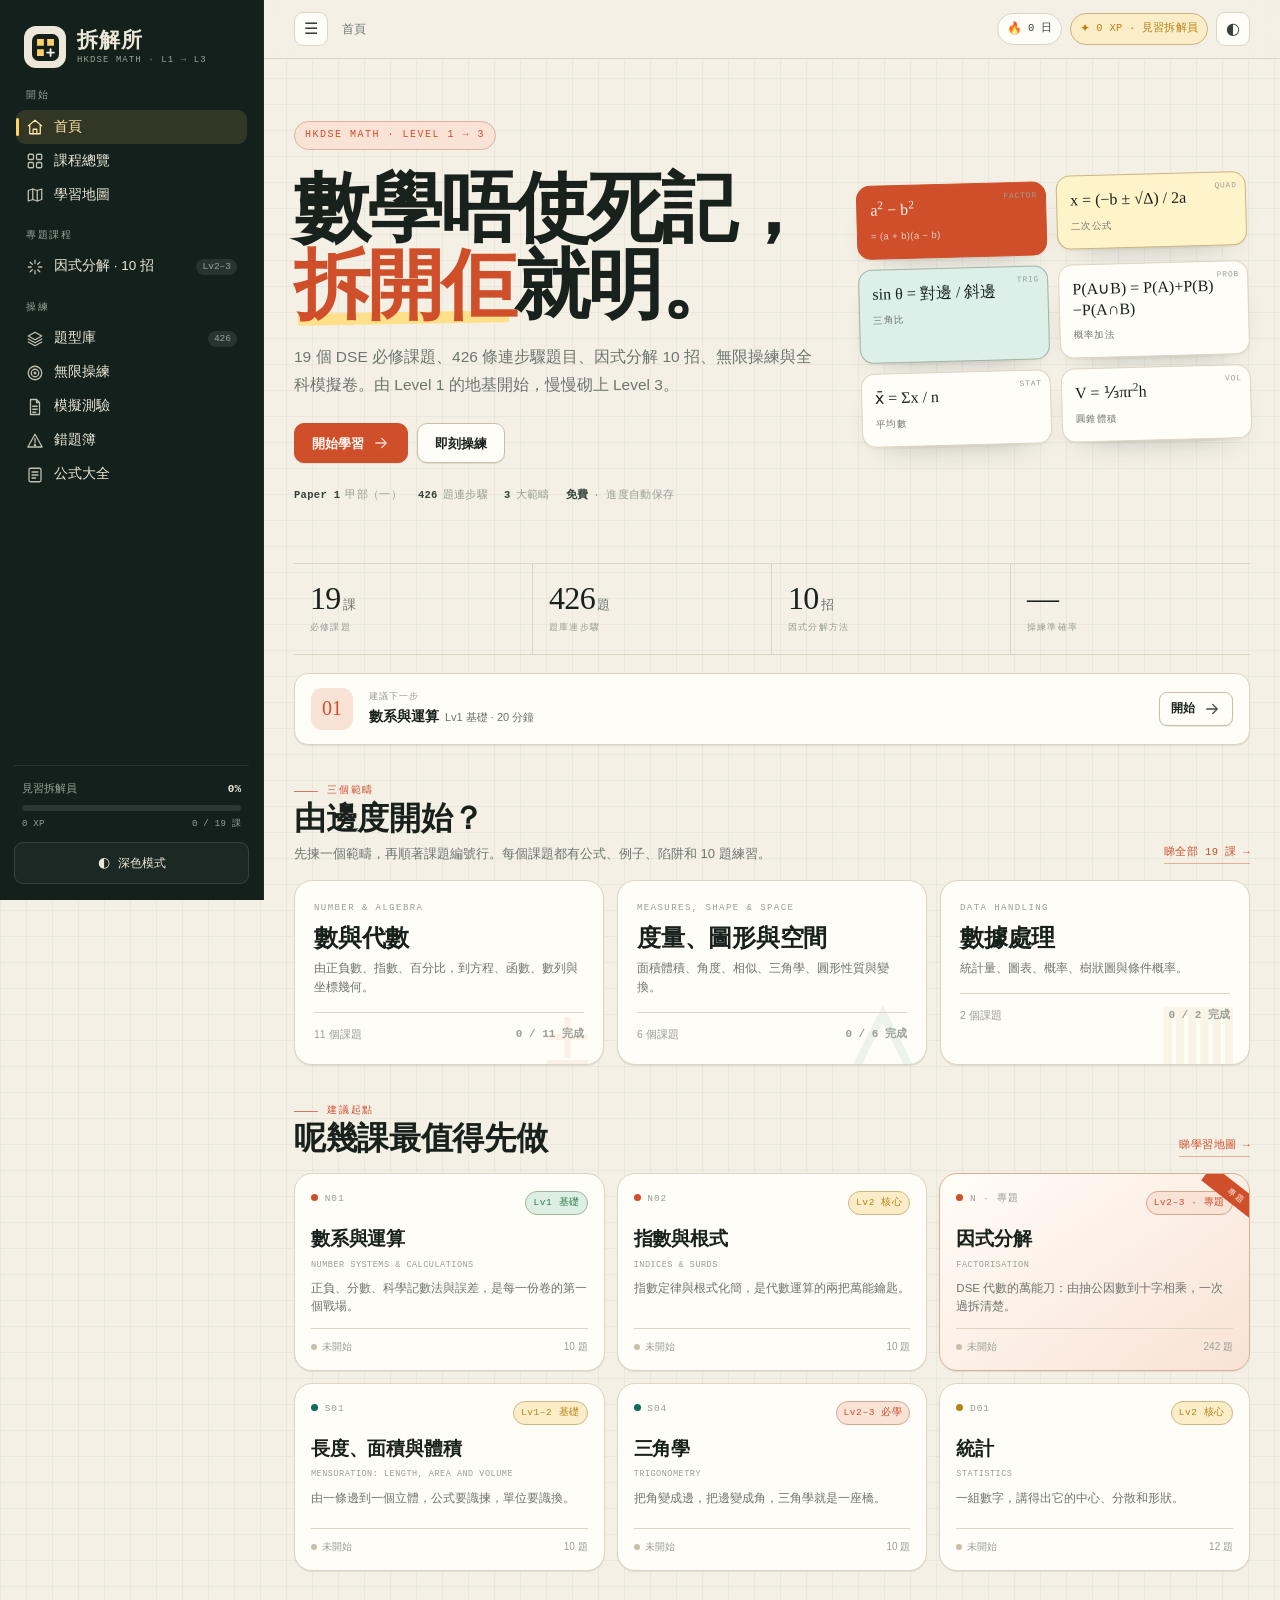
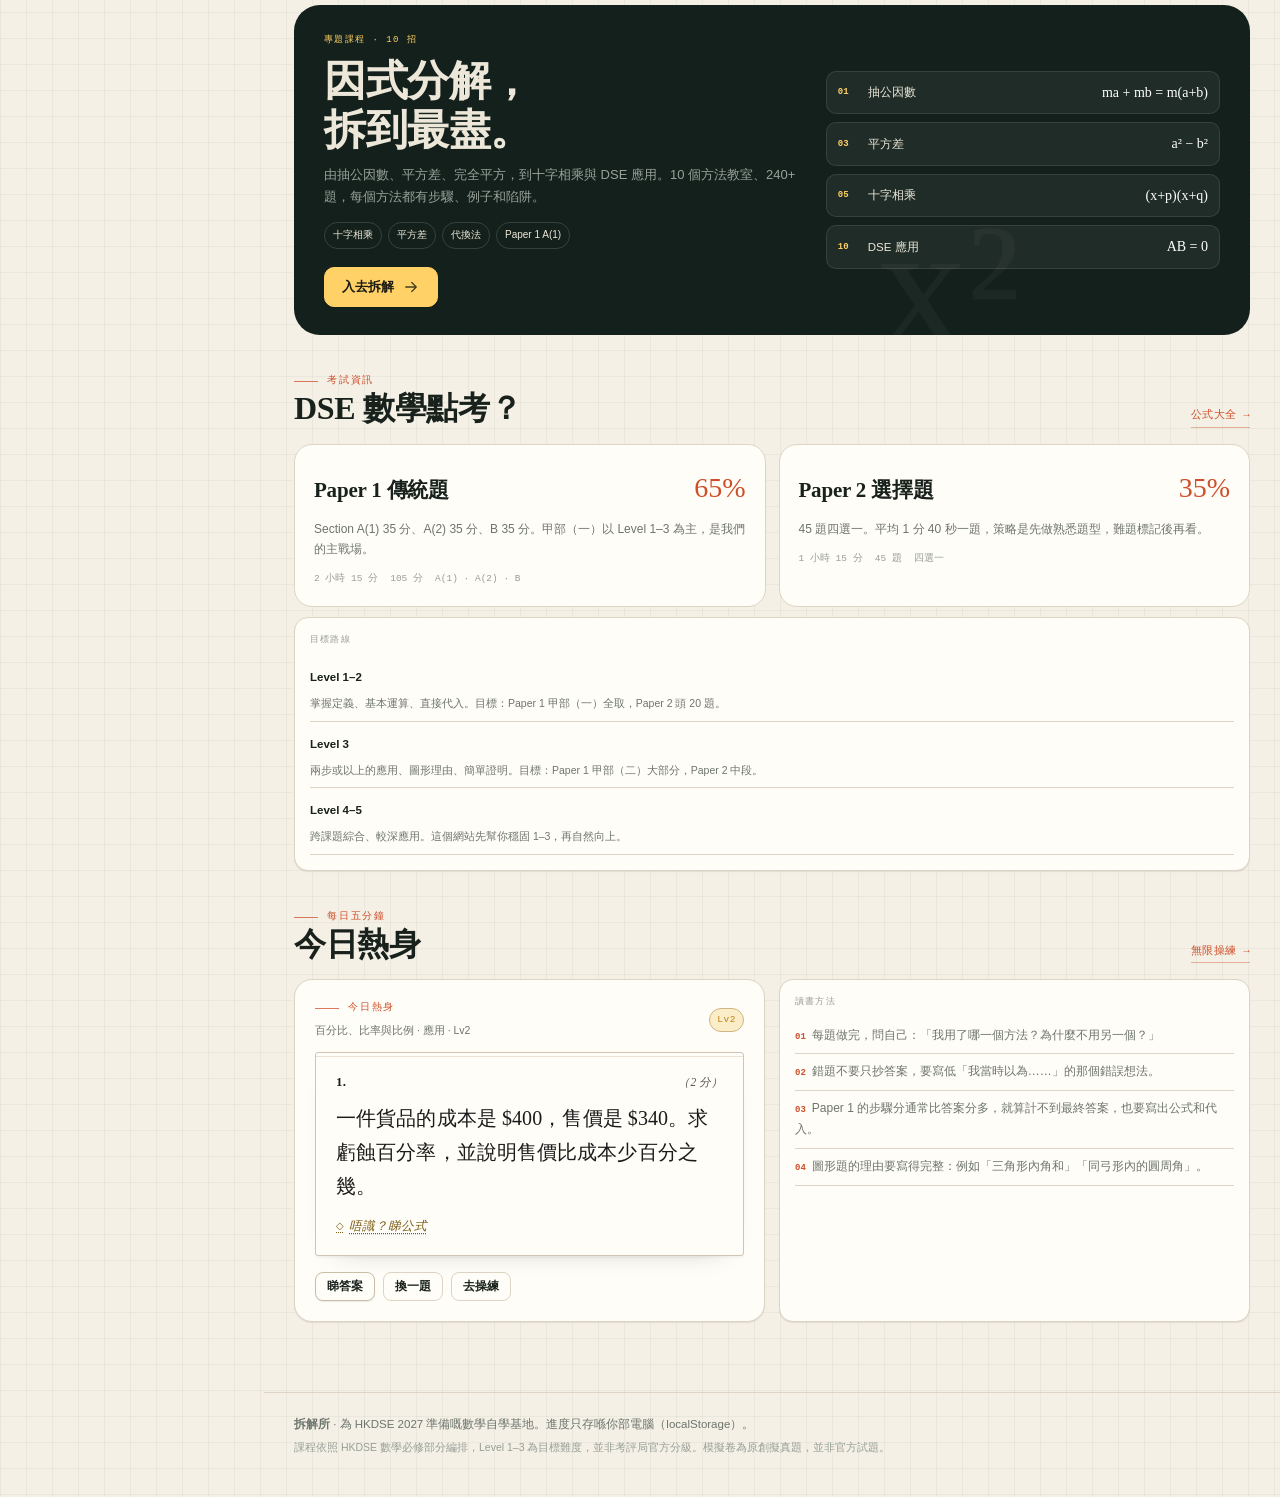
==== maths/index.html @ 31792d8d "Add HKDSE mathematics revision site under /maths" ====
<!doctype html>
<html lang="zh-Hant-HK" data-theme="light">
<head>
<meta charset="utf-8">
<meta name="viewport" content="width=device-width, initial-scale=1">
<title>拆解所 — HKDSE 數學 Level 1 → 3</title>
<meta name="description" content="HKDSE 數學必修部分自學基地：19 個課題、426 題、因式分解 10 招、無限操練、全科模擬卷、錯題簿與公式大全。專攻 Level 1–3。">
<meta name="theme-color" content="#f4f0e6">
<link rel="icon" href="data:image/svg+xml,%3Csvg xmlns='http://www.w3.org/2000/svg' viewBox='0 0 64 64'%3E%3Crect width='64' height='64' rx='14' fill='%2313201b'/%3E%3Cpath d='M14 14h16v16H14zM34 14h16v16H34zM14 34h16v16H14z' fill='%23ffd166'/%3E%3Cpath d='M38 40l8 8m0-8l-8 8' stroke='%23f4f0e6' stroke-width='3' stroke-linecap='round'/%3E%3C/svg%3E">
<link rel="stylesheet" href="assets/css/style.css">
</head>
<body>
<a class="skip-link" href="#app">跳去主要內容</a>

<div class="shell">
  <aside class="sidebar" id="sidebar" aria-label="主選單">
    <a class="brand" href="#/home">
      <span class="brand-mark" aria-hidden="true">
        <svg viewBox="0 0 32 32" width="27" height="27">
          <rect width="32" height="32" rx="8" fill="currentColor"/>
          <path d="M6 6h8v8H6zM18 6h8v8h-8zM6 18h8v8H6z" fill="var(--brand-tile)"/>
          <path d="M18 22h8m-4-4v8" stroke="var(--brand-plus)" stroke-width="2.2" stroke-linecap="round"/>
        </svg>
      </span>
      <span class="brand-text">
        <strong>拆解所</strong>
        <small>HKDSE MATH · L1 → L3</small>
      </span>
    </a>

    <nav class="nav" id="nav"></nav>

    <div class="sidebar-foot">
      <div class="mini-progress">
        <div class="mini-progress-head">
          <span id="sideLevel">見習拆解員</span>
          <strong id="sidePct">0%</strong>
        </div>
        <div class="bar"><i id="sideBar" style="width:0%"></i></div>
        <div class="mini-xp"><span id="sideXp">0 XP</span><span id="sideTopics">0 / 19 課</span></div>
      </div>
      <button class="theme-btn wide" id="themeBtn" type="button" aria-label="切換深色模式">
        <span class="theme-icon">◐</span><span id="themeLabel">深色模式</span>
      </button>
    </div>
  </aside>

  <div class="main">
    <header class="topbar">
      <button class="icon-btn menu-btn" id="menuBtn" type="button" aria-label="打開選單" aria-expanded="false">☰</button>
      <div class="crumbs" id="crumbs"></div>
      <div class="topstats" id="topstats"></div>
    </header>

    <main id="app" tabindex="-1"></main>

    <footer class="site-foot">
      <p><strong>拆解所</strong> · 為 HKDSE 2027 準備嘅數學自學基地。進度只存喺你部電腦（localStorage）。</p>
      <p class="tiny">課程依照 HKDSE 數學必修部分編排，Level 1–3 為目標難度，並非考評局官方分級。模擬卷為原創擬真題，並非官方試題。</p>
    </footer>
  </div>
</div>

<div class="scrim" id="scrim" hidden></div>
<div class="toast-wrap" id="toastWrap" aria-live="polite"></div>
<div id="modalRoot"></div>

<script src="assets/js/data/factorisation.js"></script>
<script src="assets/js/data/site.js"></script>
<script src="assets/js/data/topics-number-a.js"></script>
<script src="assets/js/data/topics-number-b.js"></script>
<script src="assets/js/data/topics-shape.js"></script>
<script src="assets/js/data/topics-data.js"></script>
<script src="assets/js/data/questions-number-a.js"></script>
<script src="assets/js/data/questions-number-b.js"></script>
<script src="assets/js/data/questions-shape.js"></script>
<script src="assets/js/data/questions-data.js"></script>
<script src="assets/js/data/mocks.js"></script>
<script src="assets/js/gen.js"></script>
<script src="assets/js/app.js"></script>
</body>
</html>
---- maths/assets/css/style.css ----
/* ============================================================
   拆解所 — HKDSE Mathematics L1 → L3
   Design system: grid paper, ink, highlighter, deep forest.
   ============================================================ */

/* ---------- tokens ---------- */
:root{
  --paper:#f4f0e6;
  --paper-2:#ede7d8;
  --surface:#fffdf7;
  --surface-2:#faf6ea;
  --ink:#18211c;
  --ink-2:#34413a;
  --muted:#6d756d;
  --faint:#989f96;
  --line:#ddd4c3;
  --line-2:#c9bea8;
  --accent:#cf4f2a;
  --accent-ink:#a23a1b;
  --accent-soft:#f9e2d6;
  --teal:#0d6b5b;
  --teal-soft:#dcefe8;
  --gold:#b98318;
  --gold-soft:#faedc8;
  --hl:#ffe08a;
  --hl-soft:#fff4c9;
  --good:#2e7d4f;
  --good-soft:#dcefe2;
  --bad:#b23b32;
  --bad-soft:#f7ded9;
  --warn:#a86a11;
  --warn-soft:#fbeccd;
  --sidebar:#13201b;
  --sidebar-2:#1b2b24;
  --sidebar-ink:#ece7d9;
  --sidebar-muted:#97a29a;
  --brand-tile:#ffd166;
  --brand-plus:#f4f0e6;
  --grid:rgba(24,33,28,.045);

  --shadow-sm:0 1px 0 rgba(24,33,28,.05),0 1px 2px rgba(24,33,28,.04);
  --shadow-md:0 2px 0 rgba(24,33,28,.03),0 14px 34px -24px rgba(24,33,28,.45);
  --shadow-lg:0 28px 70px -40px rgba(24,33,28,.5);

  --r-sm:8px; --r-md:12px; --r-lg:18px; --r-xl:26px;
  --display:"Songti TC","Noto Serif TC","Source Han Serif TC","Iowan Old Style",Georgia,serif;
  --ui:"PingFang HK","Noto Sans TC","Microsoft JhengHei",-apple-system,BlinkMacSystemFont,"Segoe UI",sans-serif;
  --mono:ui-monospace,"SF Mono",SFMono-Regular,Menlo,Consolas,monospace;
  --math:"STIX Two Math","Cambria Math","Times New Roman",var(--display);
  --sidebar-w:264px;
  --content-w:1120px;
}
[data-theme="dark"]{
  --paper:#0f1512;
  --paper-2:#141c17;
  --surface:#19231d;
  --surface-2:#1f2a23;
  --ink:#eee8d9;
  --ink-2:#d4cfc1;
  --muted:#a19b8d;
  --faint:#7d786d;
  --line:#2d3931;
  --line-2:#3d4b41;
  --accent:#ff8a5c;
  --accent-ink:#ffb196;
  --accent-soft:#3a251b;
  --teal:#5fd2b9;
  --teal-soft:#14332c;
  --gold:#ecc568;
  --gold-soft:#3a3018;
  --hl:#ffd166;
  --hl-soft:#3a3418;
  --good:#74d693;
  --good-soft:#17301f;
  --bad:#ff9187;
  --bad-soft:#3a1d19;
  --warn:#e9b25c;
  --warn-soft:#362a16;
  --sidebar:#0a100d;
  --sidebar-2:#121b16;
  --sidebar-ink:#ece7d9;
  --sidebar-muted:#8c978f;
  --grid:rgba(238,232,217,.035);
  --shadow-sm:0 1px 0 rgba(0,0,0,.35);
  --shadow-md:0 14px 34px -24px rgba(0,0,0,.85);
  --shadow-lg:0 30px 80px -40px rgba(0,0,0,.95);
}

/* ---------- reset ---------- */
*,*::before,*::after{box-sizing:border-box}
html{scroll-behavior:smooth;-webkit-text-size-adjust:100%}
body{
  margin:0;background-color:var(--paper);color:var(--ink);
  font-family:var(--ui);font-size:16px;line-height:1.68;
  -webkit-font-smoothing:antialiased;text-rendering:optimizeLegibility;
  background-image:linear-gradient(var(--grid) 1px,transparent 1px),linear-gradient(90deg,var(--grid) 1px,transparent 1px);
  background-size:26px 26px;
}
img,svg{max-width:100%;display:block}
button,input,textarea,select{font:inherit;color:inherit}
button{cursor:pointer}
a{color:var(--accent);text-underline-offset:3px}
h1,h2,h3,h4,h5,p,ul,ol,figure,blockquote{margin:0}
ul,ol{padding-left:1.2em}
hr{border:0;border-top:1px solid var(--line);margin:26px 0}
::selection{background:var(--hl);color:#18211c}
:focus-visible{outline:3px solid color-mix(in srgb,var(--accent) 55%,transparent);outline-offset:2px;border-radius:4px}
sup{font-family:var(--math);font-size:.72em;line-height:0}
.skip-link{position:absolute;left:12px;top:-100px;z-index:300;background:var(--ink);color:var(--paper);padding:10px 16px;border-radius:0 0 10px 10px;text-decoration:none;font-weight:700}
.skip-link:focus{top:0}

/* ---------- shell ---------- */
.shell{display:flex;min-height:100vh}
.sidebar{
  width:var(--sidebar-w);flex:0 0 var(--sidebar-w);background:var(--sidebar);color:var(--sidebar-ink);
  position:sticky;top:0;height:100vh;display:flex;flex-direction:column;
  padding:18px 14px 16px;z-index:60;border-right:1px solid rgba(255,255,255,.06);
}
.brand{display:flex;align-items:center;gap:11px;padding:8px 10px 18px;color:var(--sidebar-ink);text-decoration:none}
.brand-mark{color:var(--sidebar-2);flex:0 0 auto;display:grid;place-items:center;width:42px;height:42px;border-radius:12px;background:var(--sidebar-ink)}
.brand-mark svg{color:var(--sidebar)}
.brand-text{display:flex;flex-direction:column;line-height:1.16}
.brand-text strong{font-family:var(--display);font-size:21px;letter-spacing:.04em;font-weight:700}
.brand-text small{font-family:var(--mono);font-size:9px;letter-spacing:.12em;color:var(--sidebar-muted);margin-top:3px;text-transform:uppercase}
.nav{flex:1;overflow-y:auto;padding:2px 2px 12px;scrollbar-width:thin;scrollbar-color:rgba(255,255,255,.15) transparent}
.nav::-webkit-scrollbar{width:5px}
.nav::-webkit-scrollbar-thumb{background:rgba(255,255,255,.15);border-radius:4px}
.nav-group{margin:0 0 16px}
.nav-label{font-family:var(--mono);font-size:9.5px;letter-spacing:.16em;text-transform:uppercase;color:var(--sidebar-muted);padding:0 10px 6px}
.nav-link{
  display:flex;align-items:center;gap:10px;padding:8px 10px;border-radius:9px;
  color:var(--sidebar-ink);text-decoration:none;font-size:13.5px;line-height:1.25;
  transition:background .15s ease,color .15s ease;position:relative;
}
.nav-link:hover{background:rgba(255,255,255,.06)}
.nav-link.active{background:rgba(255,209,102,.13);color:#ffe6a6}
.nav-link.active::before{content:"";position:absolute;left:0;top:8px;bottom:8px;width:3px;border-radius:3px;background:var(--brand-tile)}
.nav-ico{width:18px;height:18px;flex:0 0 18px;opacity:.8}
.nav-link.active .nav-ico{opacity:1}
.nav-text{flex:1}
.nav-badge{font-family:var(--mono);font-size:9.5px;padding:2px 6px;border-radius:20px;background:rgba(255,255,255,.09);color:var(--sidebar-muted)}
.nav-sub{padding-left:38px;font-size:12.5px;opacity:.82}
.nav-sub .nav-badge{display:none}
.sidebar-foot{border-top:1px solid rgba(255,255,255,.08);padding-top:13px}
.mini-progress{padding:0 8px 10px}
.mini-progress-head{display:flex;justify-content:space-between;align-items:baseline;font-size:11px;color:var(--sidebar-muted);gap:8px}
.mini-progress-head span{white-space:nowrap;overflow:hidden;text-overflow:ellipsis}
.mini-progress-head strong{font-family:var(--mono);color:var(--sidebar-ink);font-size:11px}
.bar{height:6px;border-radius:20px;background:rgba(255,255,255,.1);overflow:hidden;margin-top:7px}
.bar i{display:block;height:100%;background:linear-gradient(90deg,var(--brand-tile),#ffb347);border-radius:20px;transition:width .4s ease}
.mini-xp{display:flex;justify-content:space-between;font-family:var(--mono);font-size:9px;color:var(--sidebar-muted);margin-top:6px;letter-spacing:.03em}
.theme-btn{display:flex;align-items:center;justify-content:center;gap:8px;border:1px solid rgba(255,255,255,.12);background:rgba(255,255,255,.04);color:var(--sidebar-ink);border-radius:9px;padding:8px 10px;font-size:12px;transition:background .15s}
.theme-btn:hover{background:rgba(255,255,255,.09)}
.theme-btn.wide{width:100%}
.theme-icon{font-size:14px}

.main{flex:1;min-width:0;display:flex;flex-direction:column}
.topbar{
  position:sticky;top:0;z-index:40;display:flex;align-items:center;gap:14px;
  padding:12px 30px;background:color-mix(in srgb,var(--paper) 88%,transparent);
  border-bottom:1px solid var(--line);backdrop-filter:blur(12px);
}
.menu-btn{display:none}
.crumbs{flex:1;min-width:0;font-size:12px;color:var(--muted);display:flex;align-items:center;gap:7px;white-space:nowrap;overflow:hidden;text-overflow:ellipsis}
.crumbs a{color:var(--muted);text-decoration:none}
.crumbs a:hover{color:var(--accent)}
.crumbs .sep{opacity:.45}
.crumbs b{color:var(--ink);font-weight:600;overflow:hidden;text-overflow:ellipsis}
.topstats{display:flex;align-items:center;gap:8px;flex:0 0 auto}
.chip-stat{display:inline-flex;align-items:center;gap:6px;font-family:var(--mono);font-size:10.5px;letter-spacing:.02em;padding:5px 9px;border:1px solid var(--line);border-radius:20px;background:var(--surface);color:var(--ink-2)}
.chip-stat .em{font-size:12px}
.chip-stat.xp{border-color:color-mix(in srgb,var(--gold) 40%,var(--line));background:var(--gold-soft);color:var(--gold)}
.icon-btn{display:inline-grid;place-items:center;width:34px;height:34px;border:1px solid var(--line);border-radius:9px;background:var(--surface);color:var(--ink-2);text-decoration:none;transition:background .15s,transform .15s}
.icon-btn:hover{background:var(--surface-2)}
.icon-btn:active{transform:scale(.97)}

#app{flex:1;width:100%;max-width:var(--content-w);margin:0 auto;padding:30px 30px 70px;outline:none}
.site-foot{max-width:var(--content-w);margin:0 auto;padding:22px 30px 40px;border-top:1px solid var(--line);color:var(--muted);font-size:11.5px;line-height:1.7;width:100%}
.site-foot .tiny{font-size:10.5px;color:var(--faint);margin-top:4px}

/* ---------- typography / primitives ---------- */
h1,h2,h3,h4{font-family:var(--display);font-weight:700;line-height:1.18;letter-spacing:-.01em}
.eyebrow{font-family:var(--mono);font-size:10px;letter-spacing:.18em;text-transform:uppercase;color:var(--accent);display:flex;align-items:center;gap:9px}
.eyebrow::before{content:"";width:24px;height:1px;background:currentColor;opacity:.75}
.eyebrow.center{justify-content:center}
.eyebrow.center::after{content:"";width:24px;height:1px;background:currentColor;opacity:.75}
.page-head{margin:4px 0 26px}
.page-title{font-size:clamp(32px,4.4vw,50px);margin:9px 0 12px}
.page-sub{max-width:680px;color:var(--muted);font-size:15px}
.section-head{display:flex;align-items:flex-end;justify-content:space-between;gap:18px;margin:38px 0 16px}
.section-head h2{font-size:clamp(24px,3vw,32px)}
.section-head p{color:var(--muted);font-size:13px;margin-top:5px}
.section-link{font-family:var(--mono);font-size:10.5px;letter-spacing:.04em;text-decoration:none;white-space:nowrap;border-bottom:1px solid color-mix(in srgb,var(--accent) 40%,transparent);padding-bottom:2px}
.section-link:hover{border-color:var(--accent)}
.btn{
  display:inline-flex;align-items:center;justify-content:center;gap:8px;
  padding:10px 17px;border-radius:10px;border:1px solid var(--line-2);
  background:var(--surface);color:var(--ink);font-size:13px;font-weight:600;
  text-decoration:none;transition:transform .15s ease,box-shadow .15s ease,background .15s ease;
  box-shadow:var(--shadow-sm);line-height:1.2;
}
.btn:hover{transform:translateY(-1px);box-shadow:var(--shadow-md)}
.btn:active{transform:translateY(0)}
.btn.primary{background:var(--accent);border-color:var(--accent);color:#fff8f2}
[data-theme="dark"] .btn.primary{color:#1a0d08}
.btn.dark{background:var(--ink);border-color:var(--ink);color:var(--paper)}
.btn.ghost{background:transparent;box-shadow:none;border-color:var(--line)}
.btn.small{padding:7px 11px;font-size:11.5px;border-radius:8px}
.btn.block{width:100%}
.btn[disabled]{opacity:.45;cursor:not-allowed;transform:none;box-shadow:none}
.badge{display:inline-flex;align-items:center;gap:5px;font-family:var(--mono);font-size:9.5px;letter-spacing:.06em;padding:3px 7px;border-radius:20px;border:1px solid var(--line);color:var(--muted);background:var(--surface-2);white-space:nowrap}
.badge.lv1{color:var(--good);border-color:color-mix(in srgb,var(--good) 35%,var(--line));background:var(--good-soft)}
.badge.lv2{color:var(--gold);border-color:color-mix(in srgb,var(--gold) 38%,var(--line));background:var(--gold-soft)}
.badge.lv3{color:var(--accent);border-color:color-mix(in srgb,var(--accent) 35%,var(--line));background:var(--accent-soft)}
.badge.teal{color:var(--teal);border-color:color-mix(in srgb,var(--teal) 35%,var(--line));background:var(--teal-soft)}
.badge.done{color:var(--good);border-color:color-mix(in srgb,var(--good) 35%,var(--line));background:var(--good-soft)}
.chips{display:flex;flex-wrap:wrap;gap:7px}
.chip{display:inline-flex;align-items:center;gap:5px;border:1px solid var(--line);background:var(--surface);color:var(--muted);border-radius:20px;padding:6px 11px;font-size:11.5px;text-decoration:none;transition:all .15s;white-space:nowrap}
.chip:hover{border-color:var(--line-2);color:var(--ink)}
.chip.active{background:var(--ink);border-color:var(--ink);color:var(--paper)}
.card{background:var(--surface);border:1px solid var(--line);border-radius:var(--r-lg);box-shadow:var(--shadow-sm)}
.grid{display:grid;gap:14px}
.grid-2{grid-template-columns:repeat(2,minmax(0,1fr))}
.grid-3{grid-template-columns:repeat(3,minmax(0,1fr))}
.grid-4{grid-template-columns:repeat(4,minmax(0,1fr))}
.divider{height:1px;background:var(--line);margin:24px 0}
.muted{color:var(--muted)}
.small{font-size:12px}
.tiny{font-size:10.5px}
.mono{font-family:var(--mono)}
.math{font-family:var(--math);font-size:1.04em}
.hl{background:linear-gradient(180deg,transparent 55%,var(--hl) 55%,var(--hl) 92%,transparent 92%);padding:0 2px}
.center{text-align:center}
.empty{padding:50px 20px;text-align:center;border:1px dashed var(--line-2);border-radius:var(--r-lg);color:var(--muted);background:var(--surface-2)}
.empty strong{display:block;font-family:var(--display);font-size:22px;color:var(--ink);margin-bottom:7px}

/* ---------- hero ---------- */
.hero{display:grid;grid-template-columns:1.15fr .85fr;gap:34px;align-items:center;padding:18px 0 12px;min-height:440px}
.hero-kicker{display:inline-flex;align-items:center;gap:8px;font-family:var(--mono);font-size:10px;letter-spacing:.15em;text-transform:uppercase;color:var(--accent);background:var(--accent-soft);border:1px solid color-mix(in srgb,var(--accent) 25%,var(--line));padding:5px 10px;border-radius:20px}
.hero-title{font-size:clamp(42px,6.3vw,76px);line-height:1.02;letter-spacing:-.035em;margin:20px 0 18px}
.hero-title .line{display:block}
.hero-title .accent{color:var(--accent);position:relative;white-space:nowrap}
.hero-title .accent::after{content:"";position:absolute;left:2%;right:2%;bottom:4%;height:12px;background:var(--hl);z-index:-1;transform:rotate(-1deg);border-radius:2px}
.hero-sub{max-width:600px;color:var(--muted);font-size:15.5px;line-height:1.8}
.hero-actions{display:flex;flex-wrap:wrap;gap:9px;margin-top:25px}
.hero-note{display:flex;gap:8px 16px;flex-wrap:wrap;margin-top:24px;color:var(--faint);font-size:10.5px;font-family:var(--mono);letter-spacing:.03em;max-width:100%}
.hero-note span{display:inline-flex;align-items:center;gap:5px}
.hero-note b{color:var(--ink-2);font-weight:600}
.hero-visual{position:relative;min-height:390px;display:flex;align-items:center;justify-content:center}
.mosaic{display:grid;grid-template-columns:repeat(2,minmax(0,1fr));gap:10px;width:100%;max-width:390px;transform:rotate(-1.5deg)}
.fm-tile{background:var(--surface);border:1px solid var(--line);border-radius:14px;padding:14px 13px;box-shadow:var(--shadow-md);position:relative;overflow:hidden;min-width:0}
.fm-tile::before{content:attr(data-k);position:absolute;right:8px;top:6px;font-family:var(--mono);font-size:8px;color:var(--faint);letter-spacing:.1em}
.fm-tile .f{font-family:var(--math);font-size:16px;color:var(--ink);line-height:1.3;white-space:normal;overflow-wrap:anywhere}
.fm-tile .l{font-size:9.5px;color:var(--muted);margin-top:7px;letter-spacing:.04em}
.fm-tile.hl-tile{background:var(--hl-soft);border-color:color-mix(in srgb,var(--gold) 40%,var(--line));transform:translateY(-5px)}
.fm-tile.accent-tile{background:var(--accent);border-color:var(--accent);color:#fff7f1}
.fm-tile.accent-tile .f{color:#fff7f1}
.fm-tile.accent-tile .l{color:rgba(255,247,241,.75)}
.fm-tile.teal-tile{background:var(--teal-soft);border-color:color-mix(in srgb,var(--teal) 30%,var(--line))}
.mosaic-tag{position:absolute;right:-4px;bottom:-2px;font-family:var(--mono);font-size:8px;letter-spacing:.15em;color:var(--faint);transform:rotate(90deg);transform-origin:right bottom}

/* ---------- stats / continue ---------- */
.stat-strip{display:grid;grid-template-columns:repeat(4,1fr);border-top:1px solid var(--line);border-bottom:1px solid var(--line);margin:34px 0 12px}
.stat{padding:18px 16px;border-right:1px solid var(--line)}
.stat:last-child{border-right:0}
.stat .n{font-family:var(--display);font-size:32px;line-height:1;letter-spacing:-.02em}
.stat .n small{font-size:13px;color:var(--muted);font-family:var(--ui);letter-spacing:0;margin-left:2px}
.stat .l{font-family:var(--mono);font-size:9px;letter-spacing:.13em;text-transform:uppercase;color:var(--faint);margin-top:7px}
.continue-card{display:flex;align-items:center;gap:16px;padding:14px 16px;background:var(--surface);border:1px solid var(--line);border-radius:14px;box-shadow:var(--shadow-sm);margin:18px 0 0}
.continue-card .cc-mark{width:42px;height:42px;border-radius:11px;background:var(--accent-soft);color:var(--accent);display:grid;place-items:center;font-family:var(--display);font-size:20px;flex:0 0 42px}
.continue-card .cc-main{flex:1;min-width:0}
.continue-card .cc-k{font-family:var(--mono);font-size:9px;letter-spacing:.12em;color:var(--faint);text-transform:uppercase}
.continue-card .cc-t{font-weight:600;font-size:14px;white-space:nowrap;overflow:hidden;text-overflow:ellipsis}
.continue-card .cc-t small{font-weight:400;color:var(--muted);font-size:11px;margin-left:6px}

/* ---------- strand / topic cards ---------- */
.strand-grid{display:grid;grid-template-columns:repeat(3,minmax(0,1fr));gap:13px}
.strand-card{padding:20px 19px;background:var(--surface);border:1px solid var(--line);border-radius:var(--r-lg);text-decoration:none;color:var(--ink);box-shadow:var(--shadow-sm);position:relative;overflow:hidden;transition:transform .16s,box-shadow .16s}
.strand-card:hover{transform:translateY(-2px);box-shadow:var(--shadow-md)}
.strand-card::after{content:attr(data-icon);position:absolute;right:12px;bottom:-16px;font-family:var(--display);font-size:86px;line-height:1;color:currentColor;opacity:.07;font-weight:700}
.strand-card.coral{color:var(--accent)}
.strand-card.teal{color:var(--teal)}
.strand-card.gold{color:var(--gold)}
.strand-card .sc-k{font-family:var(--mono);font-size:9px;letter-spacing:.16em;text-transform:uppercase;color:var(--faint)}
.strand-card h3{font-size:24px;color:var(--ink);margin:7px 0 7px}
.strand-card p{font-size:12px;color:var(--muted);line-height:1.6;position:relative;z-index:1}
.strand-card .sc-foot{display:flex;justify-content:space-between;align-items:center;margin-top:15px;padding-top:12px;border-top:1px solid var(--line);font-size:10.5px;color:var(--faint);position:relative;z-index:1}
.strand-card .sc-foot strong{color:currentColor;font-family:var(--mono);font-size:11px}

.topic-grid{display:grid;grid-template-columns:repeat(3,minmax(0,1fr));gap:12px}
.topic-card{position:relative;display:flex;flex-direction:column;min-height:188px;padding:17px 16px 14px;background:var(--surface);border:1px solid var(--line);border-radius:var(--r-lg);text-decoration:none;color:var(--ink);box-shadow:var(--shadow-sm);transition:transform .16s,box-shadow .16s,border-color .16s;overflow:hidden}
.topic-card:hover{transform:translateY(-2px);box-shadow:var(--shadow-md);border-color:var(--line-2)}
.topic-card .tc-top{display:flex;justify-content:space-between;align-items:flex-start;gap:8px}
.topic-card .tc-num{font-family:var(--mono);font-size:9.5px;letter-spacing:.1em;color:var(--faint)}
.topic-card h3{font-size:19px;line-height:1.3;margin:12px 0 6px;letter-spacing:-.01em}
.topic-card .tc-en{font-family:var(--mono);font-size:8.5px;letter-spacing:.06em;text-transform:uppercase;color:var(--faint);margin-bottom:8px}
.topic-card p{font-size:11.5px;color:var(--muted);line-height:1.55;flex:1}
.topic-card .tc-foot{display:flex;justify-content:space-between;align-items:center;margin-top:12px;padding-top:10px;border-top:1px solid var(--line);font-size:10px;color:var(--faint)}
.topic-card .tc-foot .prog{display:flex;align-items:center;gap:5px}
.topic-card .tc-foot .dot{width:6px;height:6px;border-radius:50%;background:var(--line-2)}
.topic-card.done .tc-foot .dot{background:var(--good)}
.topic-card.done{border-color:color-mix(in srgb,var(--good) 28%,var(--line))}
.topic-card.special{background:linear-gradient(145deg,var(--surface),var(--accent-soft));border-color:color-mix(in srgb,var(--accent) 28%,var(--line))}
.topic-card.special::after{content:"專題";position:absolute;right:-24px;top:12px;transform:rotate(38deg);background:var(--accent);color:#fff8f2;font-family:var(--mono);font-size:8px;letter-spacing:.12em;padding:3px 28px}
.topic-card .level-line{display:flex;gap:4px;align-items:center}
.strand-dot{width:7px;height:7px;border-radius:50%;display:inline-block}
.strand-dot.number{background:var(--accent)}
.strand-dot.shape{background:var(--teal)}
.strand-dot.data{background:var(--gold)}

/* ---------- feature banner ---------- */
.feature-factor{margin:34px 0 0;display:grid;grid-template-columns:1.1fr .9fr;gap:20px;align-items:center;background:var(--sidebar);color:var(--sidebar-ink);border-radius:var(--r-xl);padding:28px 30px;position:relative;overflow:hidden}
.feature-factor::before{content:"x²";position:absolute;right:24%;bottom:-42px;font-family:var(--math);font-size:180px;color:rgba(255,255,255,.04);line-height:1;pointer-events:none}
.feature-factor .ff-k{font-family:var(--mono);font-size:9px;letter-spacing:.16em;text-transform:uppercase;color:var(--brand-tile)}
.feature-factor h2{font-size:clamp(28px,3.4vw,42px);color:var(--sidebar-ink);margin:9px 0 8px}
.feature-factor p{color:var(--sidebar-muted);font-size:13px;max-width:480px}
.feature-factor .ff-tags{display:flex;flex-wrap:wrap;gap:6px;margin-top:15px}
.feature-factor .ff-tags span{font-size:10px;padding:4px 8px;border:1px solid rgba(255,255,255,.15);border-radius:20px;color:var(--sidebar-ink)}
.feature-factor .ff-side{position:relative;z-index:1;display:flex;flex-direction:column;gap:8px}
.ff-step{display:flex;align-items:center;gap:10px;background:rgba(255,255,255,.055);border:1px solid rgba(255,255,255,.1);border-radius:10px;padding:9px 11px;font-size:11.5px}
.ff-step b{font-family:var(--mono);font-size:9px;color:var(--brand-tile);width:20px}
.ff-step .f{font-family:var(--math);font-size:14px;margin-left:auto;color:#fff}
.feature-factor .btn{margin-top:18px;background:var(--brand-tile);border-color:var(--brand-tile);color:#1a1a12}

/* ---------- exam cards / daily ---------- */
.exam-grid{display:grid;grid-template-columns:repeat(2,minmax(0,1fr));gap:13px}
.exam-card{padding:19px;background:var(--surface);border:1px solid var(--line);border-radius:var(--r-lg)}
.exam-card .ec-top{display:flex;justify-content:space-between;align-items:baseline;gap:8px}
.exam-card h3{font-size:21px}
.exam-card .marks{font-family:var(--display);font-size:28px;color:var(--accent)}
.exam-card p{font-size:12px;color:var(--muted);margin-top:8px}
.exam-card .ec-meta{display:flex;gap:12px;flex-wrap:wrap;margin-top:12px;font-family:var(--mono);font-size:9.5px;color:var(--faint)}
.daily-card{background:var(--surface);border:1px solid var(--line);border-radius:var(--r-lg);padding:20px;box-shadow:var(--shadow-sm)}
.daily-top{display:flex;justify-content:space-between;align-items:center;gap:10px;margin-bottom:12px}
.daily-q{font-family:var(--math);font-size:21px;line-height:1.45}
.daily-actions{display:flex;gap:8px;margin-top:16px;flex-wrap:wrap}
.daily-ans{margin-top:14px;padding:12px 14px;background:var(--good-soft);border-left:3px solid var(--good);border-radius:0 9px 9px 0;font-size:13px}
.daily-ans b{font-family:var(--math)}

/* ---------- lesson / topic ---------- */
.lesson-hero{padding:10px 0 24px;border-bottom:1px solid var(--line);margin-bottom:26px}
.lesson-kicker{display:flex;align-items:center;gap:8px;flex-wrap:wrap;font-family:var(--mono);font-size:9.5px;letter-spacing:.08em;color:var(--muted)}
.lesson-title{font-size:clamp(34px,5vw,58px);margin:12px 0 8px;letter-spacing:-.03em}
.lesson-en{font-family:var(--mono);font-size:10px;letter-spacing:.14em;text-transform:uppercase;color:var(--faint)}
.lesson-lead{max-width:740px;color:var(--muted);font-size:15px;margin-top:13px}
.lesson-meta{display:flex;flex-wrap:wrap;gap:7px;margin-top:15px}
.lesson-layout{display:grid;grid-template-columns:minmax(0,1fr) 270px;gap:30px;align-items:start}
.lesson-aside{position:sticky;top:76px;display:flex;flex-direction:column;gap:11px}
.aside-card{background:var(--surface);border:1px solid var(--line);border-radius:14px;padding:15px;box-shadow:var(--shadow-sm)}
.aside-card .ak{font-family:var(--mono);font-size:8.5px;letter-spacing:.14em;text-transform:uppercase;color:var(--faint);margin-bottom:8px}
.aside-card .av{font-family:var(--math);font-size:17px;line-height:1.4}
.aside-card p{font-size:11.5px;color:var(--muted);margin-top:5px}
.aside-card .aside-link{display:block;font-size:11.5px;padding:7px 0;border-bottom:1px solid var(--line);text-decoration:none;color:var(--ink-2)}
.aside-card .aside-link:last-child{border-bottom:0}
.aside-card .aside-link:hover{color:var(--accent)}
.concept-section{padding:20px 0;border-bottom:1px solid var(--line)}
.concept-section:first-child{padding-top:0}
.concept-section h2{font-size:25px;margin-bottom:9px}
.concept-section p{font-size:14px;color:var(--ink-2);line-height:1.8}
.concept-section ul{margin:11px 0 0;font-size:13px;color:var(--muted);line-height:1.8}
.concept-section li{margin:3px 0}
.formula-grid{display:grid;grid-template-columns:repeat(2,minmax(0,1fr));gap:9px;margin-top:13px}
.formula-card{background:var(--surface-2);border:1px solid var(--line);border-radius:11px;padding:12px 13px}
.formula-card .fk{font-family:var(--mono);font-size:8px;letter-spacing:.1em;text-transform:uppercase;color:var(--faint);margin-bottom:5px}
.formula-card .fv{font-family:var(--math);font-size:17px;line-height:1.45;color:var(--ink)}
.formula-card .fn{font-size:10.5px;color:var(--muted);margin-top:5px}
.example-list{display:flex;flex-direction:column;gap:9px;margin-top:14px}
details.solution{background:var(--surface);border:1px solid var(--line);border-radius:11px;overflow:hidden}
details.solution summary{cursor:pointer;padding:11px 14px;font-size:12px;font-weight:600;color:var(--accent);list-style:none;display:flex;align-items:center;gap:7px}
details.solution summary::-webkit-details-marker{display:none}
details.solution summary::before{content:"▸";font-size:10px;transition:transform .15s}
details.solution[open] summary::before{transform:rotate(90deg)}
details.solution .sol-body{padding:0 14px 13px;border-top:1px solid var(--line);margin-top:0;padding-top:11px}
details.solution .sol-body ol{margin:0;font-size:12.5px;color:var(--ink-2);line-height:1.75}
details.solution .sol-body li{margin:3px 0}
.example-block{background:var(--surface);border:1px solid var(--line);border-radius:12px;padding:14px}
.example-q{font-size:14px;font-weight:600;line-height:1.6}
.example-q .qn{font-family:var(--mono);font-size:9px;color:var(--accent);letter-spacing:.1em;margin-right:6px}
.example-a{margin-top:9px;font-size:13px;color:var(--muted)}
.example-a b{font-family:var(--math);font-size:15px;color:var(--ink)}
.trap-list{display:flex;flex-direction:column;gap:8px;margin-top:13px}
.trap{display:flex;gap:10px;background:var(--bad-soft);border:1px solid color-mix(in srgb,var(--bad) 20%,var(--line));border-radius:10px;padding:11px 12px;font-size:12px;color:var(--ink-2);line-height:1.65}
.trap .x{color:var(--bad);font-weight:700;flex:0 0 auto;font-family:var(--mono);font-size:10px;padding-top:2px}
.exam-box{margin-top:20px;background:var(--sidebar);color:var(--sidebar-ink);border-radius:14px;padding:17px 18px;display:flex;gap:13px;align-items:flex-start}
.exam-box .eb-mark{font-family:var(--display);font-size:26px;color:var(--brand-tile);line-height:1}
.exam-box .eb-k{font-family:var(--mono);font-size:8.5px;letter-spacing:.14em;text-transform:uppercase;color:var(--brand-tile);margin-bottom:4px}
.exam-box p{font-size:12px;color:var(--sidebar-muted);line-height:1.75}
.topic-done-row{display:flex;gap:8px;flex-wrap:wrap;margin:22px 0 6px;align-items:center}
.next-prev{display:grid;grid-template-columns:1fr 1fr;gap:10px;margin-top:24px}
.next-prev a{padding:13px 15px;border:1px solid var(--line);border-radius:11px;text-decoration:none;color:var(--ink);background:var(--surface);display:flex;flex-direction:column;gap:3px}
.next-prev a:hover{border-color:var(--line-2)}
.next-prev .np-k{font-family:var(--mono);font-size:8.5px;letter-spacing:.1em;color:var(--faint);text-transform:uppercase}
.next-prev .np-t{font-size:13px;font-weight:600}
.next-prev a.next{text-align:right;align-items:flex-end}

/* ---------- factorization course / methods ---------- */
.method-grid{display:grid;grid-template-columns:repeat(2,minmax(0,1fr));gap:12px;margin-top:15px}
.method-card{display:grid;grid-template-columns:44px 1fr;gap:12px;padding:15px;background:var(--surface);border:1px solid var(--line);border-radius:13px;text-decoration:none;color:var(--ink);transition:transform .15s,box-shadow .15s;box-shadow:var(--shadow-sm)}
.method-card:hover{transform:translateY(-2px);box-shadow:var(--shadow-md)}
.method-card.done{border-color:color-mix(in srgb,var(--good) 28%,var(--line))}
.method-num{width:44px;height:44px;border-radius:11px;background:var(--surface-2);border:1px solid var(--line);display:grid;place-items:center;font-family:var(--display);font-size:18px;color:var(--accent)}
.method-card.done .method-num{background:var(--good-soft);color:var(--good);border-color:transparent}
.method-card h3{font-size:15px;line-height:1.35;margin-bottom:4px}
.method-card p{font-size:10.5px;color:var(--muted);line-height:1.5}
.method-meta{display:flex;gap:5px;flex-wrap:wrap;margin-top:7px}
.method-hero{padding:8px 0 22px;border-bottom:1px solid var(--line);margin-bottom:24px}
.method-kicker{display:flex;gap:8px;flex-wrap:wrap;align-items:center;font-family:var(--mono);font-size:9px;letter-spacing:.08em;color:var(--muted)}
.method-title{font-size:clamp(34px,5vw,54px);line-height:1.08;margin:12px 0 9px;letter-spacing:-.03em}
.method-title .num{color:var(--accent);font-family:var(--display);font-style:italic;margin-right:8px}
.method-lead{max-width:760px;color:var(--muted);font-size:14.5px;line-height:1.8}
.formula-band{display:flex;align-items:center;gap:16px;flex-wrap:wrap;background:var(--hl-soft);border:1px solid color-mix(in srgb,var(--gold) 30%,var(--line));border-radius:13px;padding:14px 17px;margin:18px 0 6px}
.formula-band .fb-k{font-family:var(--mono);font-size:8.5px;letter-spacing:.13em;text-transform:uppercase;color:var(--gold)}
.formula-band .fb-v{font-family:var(--math);font-size:22px;line-height:1.4;flex:1}
.formula-band .fb-n{font-size:10.5px;color:var(--muted);max-width:220px}
.visual-figure{background:var(--surface);border:1px solid var(--line);border-radius:14px;padding:16px;margin:20px 0;display:flex;justify-content:center;align-items:center;min-height:150px}
.grid-math{display:grid;grid-template-columns:auto 1fr 1fr;border:1px solid var(--line-2);border-radius:9px;overflow:hidden;font-family:var(--math);font-size:15px;background:var(--surface-2)}
.grid-math>div{padding:9px 13px;border-right:1px solid var(--line);border-bottom:1px solid var(--line);text-align:center;min-width:54px}
.grid-math>div:nth-child(3n){border-right:0}
.grid-math>div:nth-last-child(-n+3){border-bottom:0}
.grid-math .gh{background:var(--surface);color:var(--muted);font-size:12px}
.grid-math .gc{background:var(--hl-soft);color:var(--ink);font-weight:600}
.flow-figure{display:flex;align-items:center;gap:7px;flex-wrap:wrap;justify-content:center;font-size:11px}
.flow-figure .node{padding:7px 10px;border:1px solid var(--line);border-radius:8px;background:var(--surface-2);text-align:center;line-height:1.3}
.flow-figure .node b{display:block;font-family:var(--mono);font-size:8px;letter-spacing:.08em;color:var(--accent)}
.flow-figure .arr{color:var(--faint);font-size:12px}
.dots-figure{display:flex;align-items:center;gap:18px;flex-wrap:wrap;justify-content:center;font-family:var(--math);font-size:11px;color:var(--muted)}
.dots-figure .sq{width:108px;height:108px;border:2px solid var(--accent);position:relative;background:var(--accent-soft);display:grid;place-items:center;color:var(--accent);font-size:15px}
.dots-figure .sq .cut{position:absolute;right:-1px;bottom:-1px;width:42px;height:42px;background:var(--surface);border-left:2px dashed var(--line-2);border-top:2px dashed var(--line-2);display:grid;place-items:center;color:var(--faint);font-size:10px}
.dots-figure .rect{width:150px;height:78px;border:2px solid var(--teal);background:var(--teal-soft);display:grid;place-items:center;color:var(--teal);font-size:14px}
.cross-mini{display:inline-grid;grid-template-columns:auto auto;gap:4px 14px;font-family:var(--math);font-size:14px;padding:9px 12px;border:1px solid var(--line);border-radius:8px;background:var(--surface-2)}
.cross-mini span{padding:2px 4px;text-align:center}
.step-list{list-style:none;padding:0;margin:14px 0 0;counter-reset:st}
.step-list li{counter-increment:st;position:relative;padding:0 0 14px 39px;font-size:13px;color:var(--ink-2);line-height:1.7}
.step-list li::before{content:counter(st,decimal-leading-zero);position:absolute;left:0;top:1px;width:26px;height:26px;border-radius:50%;background:var(--surface-2);border:1px solid var(--line);display:grid;place-items:center;font-family:var(--mono);font-size:9px;color:var(--accent)}
.step-list li::after{content:"";position:absolute;left:13px;top:29px;bottom:2px;width:1px;background:var(--line)}
.step-list li:last-child::after{display:none}
.step-list b{color:var(--ink)}
.checkpoint{background:var(--surface-2);border:1px solid var(--line);border-radius:14px;padding:17px;margin-top:22px}
.checkpoint h3{font-size:20px;margin-bottom:4px}
.checkpoint>p{font-size:11.5px;color:var(--muted);margin-bottom:12px}
.cp-q{background:var(--surface);border:1px solid var(--line);border-radius:10px;padding:12px 13px;margin-top:9px}
.cp-q .cqq{font-size:13px;line-height:1.6}
.cp-q .cqa{font-size:12px;color:var(--good);margin-top:7px}
.cp-q .cqa b{font-family:var(--math);font-size:14px}

/* ---------- bank ---------- */
.bank-toolbar{display:flex;flex-wrap:wrap;gap:9px;align-items:center;justify-content:space-between;margin:18px 0 6px;padding:12px;background:var(--surface);border:1px solid var(--line);border-radius:13px}
.bank-filters{display:flex;flex-wrap:wrap;gap:7px;align-items:center;flex:1}
.select,.input{background:var(--surface);border:1px solid var(--line);border-radius:8px;padding:7px 10px;font-size:11.5px;color:var(--ink);min-height:34px}
.select:focus,.input:focus{border-color:var(--accent);outline:none}
.input{min-width:180px;flex:1;max-width:280px}
.bank-count{font-family:var(--mono);font-size:9.5px;color:var(--faint);letter-spacing:.04em;white-space:nowrap}
.bank-list{display:flex;flex-direction:column;gap:9px;margin-top:12px}
.q-card{background:var(--surface);border:1px solid var(--line);border-radius:12px;padding:14px 15px;box-shadow:var(--shadow-sm)}
.q-head{display:flex;gap:6px;flex-wrap:wrap;align-items:center;margin-bottom:8px}
.q-num{font-family:var(--mono);font-size:9px;color:var(--faint);margin-right:2px}
.q-prompt{font-size:14px;line-height:1.65}
.q-formula{display:flex;align-items:baseline;gap:8px;margin-top:8px;padding:6px 9px;background:var(--surface-2);border-left:2px solid var(--gold);border-radius:0 6px 6px 0;font-family:var(--math);font-size:12.5px;color:var(--ink-2);line-height:1.5}
.q-formula .qf-k{font-family:var(--mono);font-size:8px;letter-spacing:.12em;color:var(--gold);text-transform:uppercase;flex:0 0 auto}
.q-formula .qf-v{flex:1;min-width:0}
.q-prompt .q-kind{font-family:var(--mono);font-size:9px;color:var(--accent);letter-spacing:.06em;margin-right:6px}
.q-actions{display:flex;gap:6px;flex-wrap:wrap;margin-top:10px}
.q-answer{margin-top:10px;background:var(--good-soft);border-left:3px solid var(--good);border-radius:0 8px 8px 0;padding:10px 12px;font-size:12.5px;line-height:1.7}
.q-answer .qa-k{font-family:var(--mono);font-size:8.5px;letter-spacing:.12em;color:var(--good);text-transform:uppercase;display:block;margin-bottom:3px}
.q-answer b{font-family:var(--math);font-size:15px}
.q-steps{margin:8px 0 0;font-size:11.5px;color:var(--muted);line-height:1.65;padding-left:1.1em}
.q-steps li{margin:2px 0}
.load-more{display:flex;justify-content:center;margin:20px 0 0}
.bank-empty{border:1px dashed var(--line-2);border-radius:12px;padding:36px;text-align:center;color:var(--muted);font-size:13px}

/* ---------- drill ---------- */
.setup-grid{display:grid;grid-template-columns:1.1fr .9fr;gap:18px;align-items:start;margin-top:18px}
.setup-card{background:var(--surface);border:1px solid var(--line);border-radius:16px;padding:20px;box-shadow:var(--shadow-sm)}
.setup-card h2{font-size:24px;margin-bottom:5px}
.setup-card>p{font-size:12px;color:var(--muted);margin-bottom:16px}
.field{margin-bottom:14px}
.field label{display:block;font-family:var(--mono);font-size:8.5px;letter-spacing:.13em;text-transform:uppercase;color:var(--faint);margin-bottom:6px}
.seg{display:inline-flex;background:var(--surface-2);border:1px solid var(--line);border-radius:9px;padding:3px;flex-wrap:wrap;gap:2px}
.seg button{border:0;background:transparent;padding:6px 11px;border-radius:7px;font-size:11.5px;color:var(--muted)}
.seg button.active{background:var(--surface);color:var(--ink);box-shadow:var(--shadow-sm);font-weight:600}
.mode-tabs{display:flex;gap:6px;flex-wrap:wrap;margin:0 0 16px}
.mode-tabs button{border:1px solid var(--line);background:var(--surface);border-radius:9px;padding:8px 13px;font-size:12px;color:var(--muted)}
.mode-tabs button.active{background:var(--ink);color:var(--paper);border-color:var(--ink)}
.drill-run{max-width:760px;margin:8px auto 0}
.drill-top{display:flex;justify-content:space-between;align-items:center;gap:10px;margin-bottom:10px;font-family:var(--mono);font-size:9.5px;color:var(--muted);letter-spacing:.04em}
.drill-top .streak{color:var(--accent)}
.drill-progress{height:5px;background:var(--line);border-radius:20px;overflow:hidden;margin-bottom:22px}
.drill-progress i{display:block;height:100%;background:var(--accent);border-radius:20px;transition:width .25s}
.drill-q{background:var(--surface);border:1px solid var(--line);border-radius:16px;padding:24px;box-shadow:var(--shadow-md)}
.drill-q .dq-k{font-family:var(--mono);font-size:9px;letter-spacing:.13em;text-transform:uppercase;color:var(--faint);margin-bottom:10px}
.drill-q .dq-q{font-size:clamp(19px,2.6vw,26px);font-family:var(--math);line-height:1.55}
.drill-q .dq-q .cn{font-family:var(--ui);font-size:14px;display:block;margin-bottom:8px;line-height:1.6}
.options{display:grid;grid-template-columns:1fr 1fr;gap:9px;margin-top:20px}
.option{display:flex;align-items:flex-start;gap:9px;text-align:left;background:var(--surface-2);border:1px solid var(--line);border-radius:10px;padding:11px 12px;font-size:14px;font-family:var(--math);line-height:1.5;color:var(--ink);transition:border-color .15s,background .15s}
.option:hover{border-color:var(--line-2);background:var(--surface)}
.option .key{font-family:var(--mono);font-size:9px;color:var(--faint);border:1px solid var(--line);border-radius:4px;padding:1px 4px;margin-top:2px;flex:0 0 auto}
.option.selected{border-color:var(--ink);background:var(--surface);box-shadow:inset 0 0 0 1px var(--ink)}
.option.correct{border-color:var(--good);background:var(--good-soft)}
.option.correct .key{color:var(--good);border-color:var(--good)}
.option.wrong{border-color:var(--bad);background:var(--bad-soft)}
.option.wrong .key{color:var(--bad);border-color:var(--bad)}
.option[disabled]{cursor:default}
.feedback{margin-top:16px;border-radius:11px;padding:13px 15px;font-size:13px;border:1px solid var(--line);background:var(--surface-2)}
.feedback.good{border-color:color-mix(in srgb,var(--good) 30%,var(--line));background:var(--good-soft)}
.feedback.bad{border-color:color-mix(in srgb,var(--bad) 30%,var(--line));background:var(--bad-soft)}
.feedback .fb-title{font-weight:700;margin-bottom:4px}
.feedback ol{margin:5px 0 0;font-size:12px;color:var(--ink-2);line-height:1.7}
.drill-foot{display:flex;justify-content:space-between;align-items:center;gap:10px;margin-top:14px}
.drill-summary{max-width:700px;margin:10px auto 0;text-align:center}
.score-ring{width:150px;height:150px;border-radius:50%;display:grid;place-items:center;margin:0 auto 18px;position:relative;background:conic-gradient(var(--accent) calc(var(--p)*1%),var(--line) 0)}
.score-ring::before{content:"";position:absolute;inset:10px;border-radius:50%;background:var(--paper)}
.score-ring .sr-in{position:relative;text-align:center}
.score-ring .sr-n{font-family:var(--display);font-size:38px;line-height:1}
.score-ring .sr-l{font-family:var(--mono);font-size:8px;letter-spacing:.12em;color:var(--faint);margin-top:4px}
.summary-stats{display:grid;grid-template-columns:repeat(3,1fr);gap:9px;margin:18px 0}
.summary-stats div{background:var(--surface);border:1px solid var(--line);border-radius:11px;padding:12px}
.summary-stats b{display:block;font-family:var(--display);font-size:26px;line-height:1}
.summary-stats span{font-family:var(--mono);font-size:8px;letter-spacing:.1em;color:var(--faint);text-transform:uppercase}
.self-check{display:flex;gap:8px;flex-wrap:wrap;margin-top:14px}
.self-check .btn{flex:1;min-width:130px}
.self-answer{margin-top:14px;background:var(--good-soft);border-left:3px solid var(--good);border-radius:0 9px 9px 0;padding:12px 14px;font-size:13px}
.self-answer b{font-family:var(--math);font-size:16px}

/* ---------- mock ---------- */
.mock-cards{display:grid;grid-template-columns:repeat(3,minmax(0,1fr));gap:12px;margin-top:16px}
.mock-card{background:var(--surface);border:1px solid var(--line);border-radius:14px;padding:18px;text-decoration:none;color:var(--ink);box-shadow:var(--shadow-sm);transition:transform .15s,box-shadow .15s}
.mock-card:hover{transform:translateY(-2px);box-shadow:var(--shadow-md)}
.mock-card .mk{font-family:var(--mono);font-size:8.5px;letter-spacing:.13em;text-transform:uppercase;color:var(--accent)}
.mock-card h3{font-size:21px;margin:7px 0 5px}
.mock-card p{font-size:11.5px;color:var(--muted)}
.mock-card .mm{display:flex;gap:12px;margin-top:12px;font-family:var(--mono);font-size:9px;color:var(--faint)}
.paper-toolbar{display:flex;flex-wrap:wrap;justify-content:space-between;align-items:center;gap:9px;margin:16px 0;padding:10px 13px;background:var(--surface);border:1px solid var(--line);border-radius:11px}
.paper-toolbar .timer{font-family:var(--mono);font-size:11.5px;color:var(--accent);letter-spacing:.05em}
.paper-shell{max-width:820px;margin:0 auto}
.paper-head{text-align:center;padding:18px 0 22px;border-bottom:2px solid var(--ink);margin-bottom:20px}
.paper-head h1{font-size:30px}
.paper-head p{font-size:11px;color:var(--muted);margin-top:5px;font-family:var(--mono)}
.paper-q{padding:16px 0;border-bottom:1px solid var(--line)}
.paper-q .pq-head{display:flex;gap:8px;align-items:baseline;margin-bottom:6px}
.paper-q .pq-n{font-family:var(--mono);font-size:10px;color:var(--accent)}
.paper-q .pq-marks{font-family:var(--mono);font-size:9px;color:var(--faint);margin-left:auto}
.paper-q .pq-stem{font-size:13.5px;line-height:1.7;margin-bottom:7px}
.part{margin:8px 0;padding-left:4px}
.part .part-q{font-size:13px;line-height:1.65;display:flex;gap:8px}
.part .part-marks{font-family:var(--mono);font-size:9px;color:var(--faint);white-space:nowrap;margin-left:auto;padding-left:8px}
.mark-row{display:flex;align-items:center;gap:7px;flex-wrap:wrap;margin-top:6px;padding-left:18px}
.mark-row .mr-k{font-family:var(--mono);font-size:8.5px;color:var(--faint);letter-spacing:.08em}
.mark-btn{border:1px solid var(--line);background:var(--surface);border-radius:6px;min-width:27px;padding:3px 6px;font-family:var(--mono);font-size:10px;color:var(--muted)}
.mark-btn.active{background:var(--good);border-color:var(--good);color:#fff}
.part-sol{margin:6px 0 0 18px}
.part-sol summary{font-size:10.5px;color:var(--accent);cursor:pointer}
.part-sol .ps-body{font-size:11.5px;color:var(--muted);line-height:1.7;margin-top:5px;padding:8px 10px;background:var(--surface-2);border-radius:7px}
.paper-submit{display:flex;flex-wrap:wrap;gap:9px;justify-content:space-between;align-items:center;margin:22px 0;padding:14px;background:var(--surface);border:1px solid var(--line);border-radius:12px}
.paper-submit .ps-total{font-family:var(--mono);font-size:11px;color:var(--muted)}
.paper-submit .ps-total b{font-family:var(--display);font-size:25px;color:var(--ink);margin-left:4px}
.mcq-list{display:flex;flex-direction:column;gap:12px;margin-top:16px}
.mcq{background:var(--surface);border:1px solid var(--line);border-radius:12px;padding:15px}
.mcq .mq-head{display:flex;gap:7px;align-items:center;margin-bottom:7px}
.mcq .mq-n{font-family:var(--mono);font-size:10px;color:var(--accent)}
.mcq .mq-q{font-size:13.5px;line-height:1.65}
.mcq-options{display:grid;grid-template-columns:1fr 1fr;gap:6px;margin-top:9px}
.mcq-opt{display:flex;gap:7px;align-items:flex-start;padding:7px 9px;border:1px solid var(--line);border-radius:8px;background:var(--surface-2);font-size:12.5px;text-align:left;line-height:1.5}
.mcq-opt:hover{border-color:var(--line-2)}
.mcq-opt.sel{border-color:var(--ink);background:var(--surface);box-shadow:inset 0 0 0 1px var(--ink)}
.mcq-opt.ok{border-color:var(--good);background:var(--good-soft)}
.mcq-opt.no{border-color:var(--bad);background:var(--bad-soft)}
.mcq-opt .k{font-family:var(--mono);font-size:9px;color:var(--faint);flex:0 0 auto;margin-top:1px}
.result-banner{background:var(--sidebar);color:var(--sidebar-ink);border-radius:16px;padding:22px;text-align:center;margin:16px 0}
.result-banner .rb-k{font-family:var(--mono);font-size:9px;letter-spacing:.14em;color:var(--brand-tile);text-transform:uppercase}
.result-banner .rb-n{font-family:var(--display);font-size:48px;line-height:1.1;margin:4px 0}
.result-banner p{color:var(--sidebar-muted);font-size:12px}
.mc-review{margin-top:14px}
.mc-review .rv{background:var(--surface);border:1px solid var(--line);border-radius:10px;padding:11px 13px;margin-bottom:7px;font-size:12px}
.mc-review .rv.bad{border-left:3px solid var(--bad)}
.mc-review .rv.good{border-left:3px solid var(--good)}
.mc-review .rv b{font-family:var(--math)}
.mc-review .rv p{color:var(--muted);margin-top:4px;font-size:11.5px}

/* ---------- mistakes ---------- */
.mistake-item{background:var(--surface);border:1px solid var(--line);border-radius:12px;padding:14px 15px;margin-bottom:9px}
.mistake-item .mi-top{display:flex;gap:6px;flex-wrap:wrap;align-items:center;margin-bottom:7px}
.mistake-item .mi-q{font-size:13.5px;line-height:1.6}
.mistake-item .mi-a{margin-top:7px;font-size:12px;color:var(--good)}
.mistake-item .mi-a b{font-family:var(--math);font-size:14px}
.mistake-item .mi-actions{display:flex;gap:6px;flex-wrap:wrap;margin-top:9px}

/* ---------- formula sheet ---------- */
.sheet-toolbar{display:flex;justify-content:space-between;align-items:center;gap:9px;flex-wrap:wrap;margin:16px 0}
.sheet-group{margin:24px 0 0}
.sheet-group h2{font-size:25px;display:flex;align-items:center;gap:9px}
.sheet-grid{display:grid;grid-template-columns:repeat(3,minmax(0,1fr));gap:9px;margin-top:11px}
.sheet-card{background:var(--surface);border:1px solid var(--line);border-radius:10px;padding:11px 12px;break-inside:avoid}
.sheet-card .sk{font-family:var(--mono);font-size:8px;letter-spacing:.1em;text-transform:uppercase;color:var(--faint);margin-bottom:4px}
.sheet-card .sv{font-family:var(--math);font-size:15.5px;line-height:1.45}
.sheet-card .sn{font-size:10px;color:var(--muted);margin-top:4px}
.sheet-note{background:var(--hl-soft);border:1px solid color-mix(in srgb,var(--gold) 30%,var(--line));border-radius:10px;padding:12px 14px;font-size:12px;margin:16px 0;line-height:1.7}

/* ---------- toast / scrim ---------- */
.scrim{position:fixed;inset:0;background:rgba(9,14,11,.55);z-index:70;backdrop-filter:blur(2px)}
.toast-wrap{position:fixed;right:18px;bottom:18px;z-index:200;display:flex;flex-direction:column;gap:7px}
.toast{background:var(--ink);color:var(--paper);padding:10px 14px;border-radius:9px;font-size:12px;box-shadow:var(--shadow-lg);animation:toastIn .22s ease}
@keyframes toastIn{from{opacity:0;transform:translateY(8px)}to{opacity:1;transform:none}}

/* ---------- responsive ---------- */
@media (max-width:1180px){
  :root{--sidebar-w:240px}
  .hero{grid-template-columns:1.05fr .95fr;gap:22px}
  .hero-title{font-size:clamp(40px,5.6vw,64px)}
  .topic-grid,.strand-grid{grid-template-columns:repeat(2,minmax(0,1fr))}
  .sheet-grid{grid-template-columns:repeat(2,minmax(0,1fr))}
}
@media (max-width:1000px){
  .lesson-layout{grid-template-columns:1fr}
  .lesson-aside{position:static;display:grid;grid-template-columns:1fr 1fr}
  .hero{grid-template-columns:1fr;min-height:0}
  .hero-visual{min-height:0;margin-top:8px;justify-content:flex-start}
  .mosaic{max-width:430px}
  .setup-grid{grid-template-columns:1fr}
  .feature-factor{grid-template-columns:1fr}
  .feature-factor::before{right:4%}
  .stat-strip{grid-template-columns:repeat(2,1fr)}
  .stat:nth-child(2){border-right:0}
  .stat:nth-child(-n+2){border-bottom:1px solid var(--line)}
  .mock-cards{grid-template-columns:repeat(2,minmax(0,1fr))}
}
@media (max-width:900px){
  .sidebar{position:fixed;left:0;top:0;transform:translateX(-105%);transition:transform .22s ease;box-shadow:var(--shadow-lg)}
  .sidebar.open{transform:none}
  .menu-btn{display:inline-grid}
  .topbar{padding:10px 18px}
  #app{padding:22px 18px 60px}
  .site-foot{padding:18px 18px 34px}
  .hero-title{font-size:clamp(38px,9vw,60px)}
  .exam-grid{grid-template-columns:1fr}
  .method-grid{grid-template-columns:1fr}
  .grid-3,.grid-4{grid-template-columns:repeat(2,minmax(0,1fr))}
  .formula-grid{grid-template-columns:1fr}
  .options{grid-template-columns:1fr}
  .mcq-options{grid-template-columns:1fr}
  .sheet-grid{grid-template-columns:1fr}
  .paper-shell{max-width:100%}
}
@media (max-width:620px){
  .topbar{gap:8px;padding:9px 12px}
  .crumbs{font-size:10px}
  .topstats .chip-stat.xp{display:none}
  #app{padding:18px 13px 50px}
  .site-foot{padding:16px 13px 30px}
  .hero-title{font-size:clamp(34px,11vw,48px)}
  .hero-sub{font-size:14px}
  .stat-strip{margin-top:24px}
  .stat{padding:14px 10px}
  .stat .n{font-size:26px}
  .topic-grid,.strand-grid,.mock-cards,.grid-2,.grid-3,.grid-4{grid-template-columns:1fr}
  .feature-factor{padding:22px 18px}
  .feature-factor::before{display:none}
  .daily-q{font-size:18px}
  .lesson-aside{grid-template-columns:1fr}
  .next-prev{grid-template-columns:1fr}
  .bank-toolbar{padding:10px}
  .input{max-width:100%}
  .drill-q{padding:18px 15px}
  .paper-head h1{font-size:24px}
  .summary-stats{grid-template-columns:1fr}
  .section-head{align-items:flex-start;flex-direction:column;gap:5px}
  .topstats{gap:5px}
  .chip-stat{font-size:9px;padding:4px 7px}
}


/* ---------- DSE exam-paper question presentation ---------- */
.q-card{background:none;border:0;box-shadow:none;padding:0;border-radius:0}
.q-meta{display:flex;align-items:center;flex-wrap:wrap;gap:6px;margin:0 0 6px;font-family:var(--mono);font-size:8.5px;letter-spacing:.08em;text-transform:uppercase;color:var(--faint)}
.qm-topic{color:var(--accent);font-weight:600}
.qm-method{color:var(--muted)}
.qm-lv{color:var(--gold)}
.qm-dot{opacity:.45}
.qm-kind{color:var(--faint)}
.dse-q{background:#fffdf8;color:#1b1b1b;border:1px solid #cfc5b2;border-radius:3px;padding:18px 20px 16px;box-shadow:0 2px 0 rgba(27,27,27,.03),0 12px 26px -24px rgba(27,27,27,.45);position:relative}
.dse-q::after{content:"";position:absolute;left:0;right:0;top:3px;height:1px;background:#e6ddcc;opacity:.8}
.dse-q-head{display:flex;align-items:baseline;gap:10px;margin-bottom:8px;font-family:var(--display);color:#1b1b1b}
.dse-q-no{font-weight:700;font-size:13px;letter-spacing:.02em}
.dse-q-marks{margin-left:auto;font-style:italic;font-size:11.5px;color:#5c5549;white-space:nowrap}
.dse-q-body{font-family:var(--display);font-size:15.5px;line-height:1.85;letter-spacing:.005em;color:#1b1b1b}
.dse-q .q-formula{background:#f7f2e6;border:0;border-top:1px dashed #cec3ae;border-left:3px solid #b28a2c;border-radius:0;margin:12px 0 0;padding:7px 0 2px 10px;color:#5a5143;font-family:var(--display);font-size:12.5px;line-height:1.65}
.dse-q .q-formula .qf-k{font-family:var(--display);font-style:italic;font-size:11px;letter-spacing:0;text-transform:none;color:#8a6a2a}
.q-actions{display:flex;gap:6px;flex-wrap:wrap;margin-top:8px}
.q-answer{margin-top:8px;background:var(--surface-2);border:1px solid var(--line);border-left:3px solid var(--good);border-radius:0 8px 8px 0;padding:10px 12px;font-size:12.5px;line-height:1.7}
.q-answer .qa-k{font-family:var(--mono);font-size:8.5px;letter-spacing:.12em;color:var(--good);text-transform:uppercase;display:block;margin-bottom:3px}

/* drill becomes a paper-2 style question */
.drill-q{background:#fffdf8;color:#1b1b1b;border:1px solid #cfc5b2;border-radius:3px;padding:22px 24px 18px;box-shadow:0 2px 0 rgba(27,27,27,.03),0 16px 32px -26px rgba(27,27,27,.5)}
.drill-q .dse-q-head{margin-bottom:6px}
.drill-q .dq-k{font-family:var(--mono);font-size:8.5px;letter-spacing:.08em;text-transform:uppercase;color:#8a8172;text-align:left;margin-bottom:8px}
.drill-q .dq-q{font-family:var(--display);font-size:clamp(19px,2.5vw,25px);line-height:1.65;color:#1b1b1b}
.drill-q .dq-q .cn{font-family:var(--display);font-size:inherit;display:inline;margin-right:7px;line-height:1.5;font-style:italic;color:#5a5143}
.drill-q .q-formula{background:#f7f2e6;border:0;border-top:1px dashed #cec3ae;border-left:3px solid #b28a2c;border-radius:0;margin:12px 0 0;padding:7px 0 2px 10px;color:#5a5143;font-family:var(--display);font-size:12.5px}
.drill-q .q-formula .qf-k{font-family:var(--display);font-style:italic;font-size:11px;letter-spacing:0;text-transform:none;color:#8a6a2a}
.options{display:grid;grid-template-columns:1fr 1fr;gap:0;margin-top:14px;border-top:1px solid #d8cebb}
.option{display:flex;align-items:flex-start;gap:10px;text-align:left;background:transparent;border:0;border-bottom:1px solid #e8e1d4;border-radius:0;padding:10px 7px;font-size:15px;font-family:var(--display);line-height:1.55;color:#1b1b1b;transition:background .12s}
.option:nth-child(odd){border-right:1px solid #eee8dc}
.option:hover{background:#f8f3e7}
.option .key{font-family:var(--display);font-size:12px;color:#5c5549;border:0;border-radius:0;padding:1px 2px;margin-top:1px;flex:0 0 auto;min-width:17px}
.option.selected{border-color:#d8cebb;background:#f8f3e7;box-shadow:inset 3px 0 0 #1b1b1b}
.option.correct{border-color:#d8cebb;background:#edf5e9;box-shadow:inset 3px 0 0 #2e7d4f}
.option.correct .key{color:#2e7d4f}
.option.wrong{border-color:#d8cebb;background:#fbeeea;box-shadow:inset 3px 0 0 #b23b32}
.option.wrong .key{color:#b23b32}
.option[disabled]{cursor:default}
.drill-q .feedback{background:#f7f3e9;border:1px solid #d8cebb;color:#1b1b1b;border-radius:2px}
.drill-q .feedback.good{background:#edf5e9;border-color:#c7ddc9}
.drill-q .feedback.bad{background:#fbeeea;border-color:#e6c8c2}
.drill-q .feedback .fb-title{font-family:var(--display)}
.drill-q .feedback ol{color:#3b352b}

/* paper shells: light exam paper, even in dark mode */
.paper-shell{background:#fffdf8;color:#1b1b1b;border:1px solid #cfc5b2;border-radius:3px;padding:30px 34px 24px;box-shadow:0 2px 0 rgba(27,27,27,.03),0 22px 50px -40px rgba(27,27,27,.55);max-width:840px}
.paper-head{text-align:center;padding:6px 0 18px;border-bottom:2px solid #1b1b1b;margin-bottom:6px}
.paper-kicker{font-family:var(--mono);font-size:8px;letter-spacing:.16em;text-transform:uppercase;color:#6b6355;margin-bottom:8px}
.paper-head h1{font-family:var(--display);font-size:29px;color:#1b1b1b;letter-spacing:.01em}
.paper-head p{font-size:10.5px;color:#6b6355;margin-top:5px;font-family:var(--ui)}
.paper-instructions{font-family:var(--display);font-size:11.5px;color:#3b352b;border-top:1px solid #d8cebb;border-bottom:1px solid #d8cebb;padding:7px 4px;margin-top:12px;text-align:left}
.paper-q{border-bottom:1px solid #ddd4c4;padding:17px 0 14px;color:#1b1b1b}
.paper-q .pq-head{display:flex;gap:8px;align-items:baseline;margin-bottom:7px}
.paper-q .pq-n{font-family:var(--display);font-size:13.5px;font-weight:700;color:#1b1b1b}
.paper-q .pq-marks{font-family:var(--display);font-style:italic;font-size:11px;color:#5c5549;margin-left:auto}
.paper-q .pq-stem{font-family:var(--display);font-size:13.5px;line-height:1.8;color:#1b1b1b;margin-bottom:8px}
.part{margin:8px 0;padding-left:3px}
.part .part-q{font-family:var(--display);font-size:13.5px;line-height:1.8;display:flex;gap:8px;color:#1b1b1b}
.part .part-marks{font-family:var(--display);font-style:italic;font-size:10.5px;color:#5c5549;white-space:nowrap;margin-left:auto;padding-left:8px}
.part .q-formula{background:#f7f2e6;border:0;border-top:1px dashed #cec3ae;border-left:3px solid #b28a2c;border-radius:0;margin:8px 0 0 20px;padding:6px 0 2px 9px;color:#5a5143;font-family:var(--display);font-size:11.5px}
.part .q-formula .qf-k{font-family:var(--display);font-style:italic;font-size:10.5px;letter-spacing:0;text-transform:none;color:#8a6a2a}
.mark-row{display:flex;align-items:center;gap:6px;flex-wrap:wrap;margin:7px 0 0 20px;padding:5px 7px;background:#f5f0e4;border:1px dashed #d8cebb;border-radius:2px}
.mark-row .mr-k{font-family:var(--mono);font-size:8px;color:#8a8172;letter-spacing:.08em}
.mark-btn{border:1px solid #cfc5b2;background:#fffdf8;border-radius:2px;min-width:25px;padding:2px 5px;font-family:var(--mono);font-size:9.5px;color:#5c5549}
.mark-btn.active{background:#1b1b1b;border-color:#1b1b1b;color:#fffdf8}
.part-sol{margin:7px 0 0 20px}
.part-sol summary{font-family:var(--display);font-size:10.5px;color:#8a4a2a;cursor:pointer}
.part-sol .ps-body{font-family:var(--display);font-size:11.5px;color:#3b352b;line-height:1.75;margin-top:5px;padding:8px 10px;background:#f7f3e9;border:1px solid #e2d9c8;border-radius:2px}
.paper-submit{display:flex;flex-wrap:wrap;gap:9px;justify-content:space-between;align-items:center;margin:20px 0 0;padding:12px 14px;background:#f5f0e4;border:1px solid #d8cebb;border-radius:2px}
.paper-submit .ps-total{font-family:var(--mono);font-size:10.5px;color:#5c5549}
.paper-submit .ps-total b{font-family:var(--display);font-size:24px;color:#1b1b1b;margin-left:4px}
.paper-shell .result-banner{background:#1b1b1b;color:#f7f2e6;border-radius:2px;margin:16px 0 0}
.paper-shell .result-banner .rb-k{color:#ffd166}
.paper-shell .result-banner p{color:#bdb5a6}
.mcq-list{display:flex;flex-direction:column;gap:0;margin-top:4px}
.mcq{background:transparent;border:0;border-bottom:1px solid #ddd4c4;border-radius:0;padding:14px 0 12px;color:#1b1b1b}
.mcq .mq-head{display:flex;gap:7px;align-items:baseline;margin-bottom:6px}
.mcq .mq-n{font-family:var(--display);font-size:13.5px;font-weight:700;color:#1b1b1b}
.mq-marks{font-family:var(--display);font-style:italic;font-size:10.5px;color:#5c5549;margin-left:auto}
.mcq .mq-q{font-family:var(--display);font-size:13.5px;line-height:1.8;color:#1b1b1b}
.mcq .q-formula{background:#f7f2e6;border:0;border-top:1px dashed #cec3ae;border-left:3px solid #b28a2c;border-radius:0;margin:8px 0 0;padding:6px 0 2px 9px;color:#5a5143;font-family:var(--display);font-size:11.5px}
.mcq .q-formula .qf-k{font-family:var(--display);font-style:italic;font-size:10.5px;letter-spacing:0;text-transform:none;color:#8a6a2a}
.mcq-options{display:grid;grid-template-columns:1fr 1fr;gap:0;margin-top:9px;border-top:1px solid #e2d9c8}
.mcq-opt{display:flex;gap:8px;align-items:flex-start;padding:7px 5px;border:0;border-bottom:1px solid #eee8dc;border-radius:0;background:transparent;font-family:var(--display);font-size:13px;text-align:left;line-height:1.55;color:#1b1b1b}
.mcq-opt:nth-child(odd){border-right:1px solid #eee8dc}
.mcq-opt:hover{background:#f8f3e7}
.mcq-opt.sel{background:#f8f3e7;box-shadow:inset 3px 0 0 #1b1b1b}
.mcq-opt.ok{background:#edf5e9;box-shadow:inset 3px 0 0 #2e7d4f}
.mcq-opt.no{background:#fbeeea;box-shadow:inset 3px 0 0 #b23b32}
.mcq-opt .k{font-family:var(--display);font-size:11px;color:#5c5549;flex:0 0 auto;margin-top:1px;min-width:15px}
.paper-shell .part-sol summary,.paper-shell .part-sol .ps-body{color:#3b352b}

/* method checkpoint in paper style */
.cp-q{background:#fffdf8;color:#1b1b1b;border:1px solid #cfc5b2;border-radius:3px;padding:12px 13px;margin-top:9px}
.cp-q .dse-q-head{margin-bottom:5px}
.cp-q .cqq{font-family:var(--display);font-size:13.5px;line-height:1.7}
.cp-q .q-kind{font-family:var(--mono);font-size:8px;color:#8a8172;margin-right:6px}
.cp-q .q-formula{background:#f7f2e6;border:0;border-top:1px dashed #cec3ae;border-left:3px solid #b28a2c;border-radius:0;margin:8px 0 0;padding:6px 0 2px 9px;color:#5a5143;font-family:var(--display);font-size:11.5px}
.cp-q .q-formula .qf-k{font-family:var(--display);font-style:italic;font-size:10.5px;letter-spacing:0;text-transform:none;color:#8a6a2a}
.cp-q .cqa{color:#2e7d4f;font-size:11.5px;margin-top:7px}
.cp-q .cqa b{font-family:var(--math);font-size:14px;color:#1b1b1b}

/* daily question in paper style */
.daily-q{font-family:var(--display);font-size:20px;line-height:1.7}
.daily-card .q-formula{background:var(--surface-2);border-left-color:var(--gold);font-family:var(--display)}
.daily-card .q-formula .qf-k{font-family:var(--display);font-style:italic;letter-spacing:0;text-transform:none;font-size:11px}

/* ---------- print ---------- */
@media print{
  body{background:#fff;color:#111;background-image:none}
  .sidebar,.topbar,.site-foot,.sheet-toolbar,.scrim,.toast-wrap,.menu-btn{display:none!important}
  .shell{display:block}
  #app{max-width:100%;padding:0}
  .sheet-card{border:1px solid #bbb;box-shadow:none}
  .sheet-group{break-inside:avoid}
  a{color:#111;text-decoration:none}
  .sheet-note{background:#fff}
}
@media (prefers-reduced-motion:reduce){
  *,*::before,*::after{animation-duration:.01ms!important;transition-duration:.01ms!important;scroll-behavior:auto!important}
}

/* ---------- DSE question style: small screens ---------- */
@media (max-width:700px){
  .options,.mcq-options{grid-template-columns:1fr}
  .option:nth-child(odd),.mcq-opt:nth-child(odd){border-right:0}
  .dse-q{padding:14px 13px 13px}
  .dse-q-body{font-size:14px;line-height:1.75}
  .dse-q .q-formula{font-size:11.5px}
  .paper-shell{padding:20px 14px 16px}
  .paper-head h1{font-size:23px}
  .paper-kicker{font-size:7.5px}
  .paper-q .pq-stem,.part .part-q,.mcq .mq-q{font-size:12.8px}
  .part .q-formula,.mark-row,.part-sol{margin-left:0}
  .mark-row{padding:5px 6px}
  .mcq-opt{font-size:12.5px}
  .q-meta{font-size:8px}
}

/* ---------- hidden formula reveal ---------- */
.formula-peek{margin-top:8px}
.formula-toggle{display:inline-flex;align-items:center;gap:5px;border:0;background:none;padding:2px 0;font-family:var(--mono);font-size:10px;letter-spacing:.05em;color:var(--gold);text-decoration:underline;text-underline-offset:3px;cursor:pointer}
.formula-toggle::before{content:"◇";font-size:10px;text-decoration:none}
.formula-toggle:hover{color:var(--accent)}
.q-formula[hidden]{display:none!important}
.dse-q .formula-toggle{color:#7a5a12;font-family:var(--display);font-style:italic;font-size:12.5px;letter-spacing:0;text-decoration-style:dotted}
.dse-q .formula-toggle::before{font-style:normal}
.drill-q .formula-toggle{color:#7a5a12;font-family:var(--display);font-style:italic;font-size:12.5px;letter-spacing:0;text-decoration-style:dotted}
.paper-shell .formula-toggle,.cp-q .formula-toggle{color:#8a6a2a;font-family:var(--display);font-style:italic;font-size:10.5px;letter-spacing:0;text-decoration-style:dotted}
.part .formula-peek{margin-left:20px}
.part .formula-toggle{margin-top:4px}

@media (max-width:620px){
  .mosaic{gap:8px}
  .fm-tile{padding:11px 10px}
  .fm-tile .f{font-size:13.5px;line-height:1.35}
  .fm-tile .l{font-size:8.5px;margin-top:5px}
  .hero-note{gap:6px 12px;font-size:9.5px}
  .bank-toolbar{flex-direction:column;align-items:stretch;gap:8px}
  .bank-filters{flex-direction:column;align-items:stretch;gap:7px}
  .bank-filters .select,.bank-filters .input{width:100%;max-width:none;min-width:0;flex:none}
  .bank-count{text-align:right}
  .q-meta{font-size:7.5px;gap:5px}
  .formula-toggle{font-size:9.5px}
  .dse-q{padding:13px 12px 12px}
  .dse-q-head{margin-bottom:6px}
  .dse-q-body{font-size:13.5px}
}

/* worked examples: same exam-paper language */
.example-block.dse-example{background:#fffdf8;color:#1b1b1b;border:1px solid #cfc5b2;border-radius:3px;padding:15px 17px 14px;box-shadow:0 2px 0 rgba(27,27,27,.03)}
.dse-example .example-q{font-family:var(--display);font-size:14.5px;line-height:1.8;color:#1b1b1b}
.dse-example .example-q .qn{display:none}
.dse-example .example-a{font-family:var(--display);font-size:12.5px;color:#5a5143}
.dse-example .example-a b{color:#1b1b1b}
.dse-example .formula-toggle{color:#8a6a2a;font-family:var(--display);font-style:italic;font-size:11px;letter-spacing:0;text-decoration-style:dotted}
.dse-example details.solution{background:#f7f3e9;border:1px solid #e2d9c8;border-radius:2px;margin-top:8px}
.dse-example details.solution summary{font-family:var(--display);color:#8a4a2a;font-size:11.5px}
.dse-example details.solution .sol-body{border-top-color:#e2d9c8}
.dse-example details.solution .sol-body ol{color:#3b352b;font-size:12px}
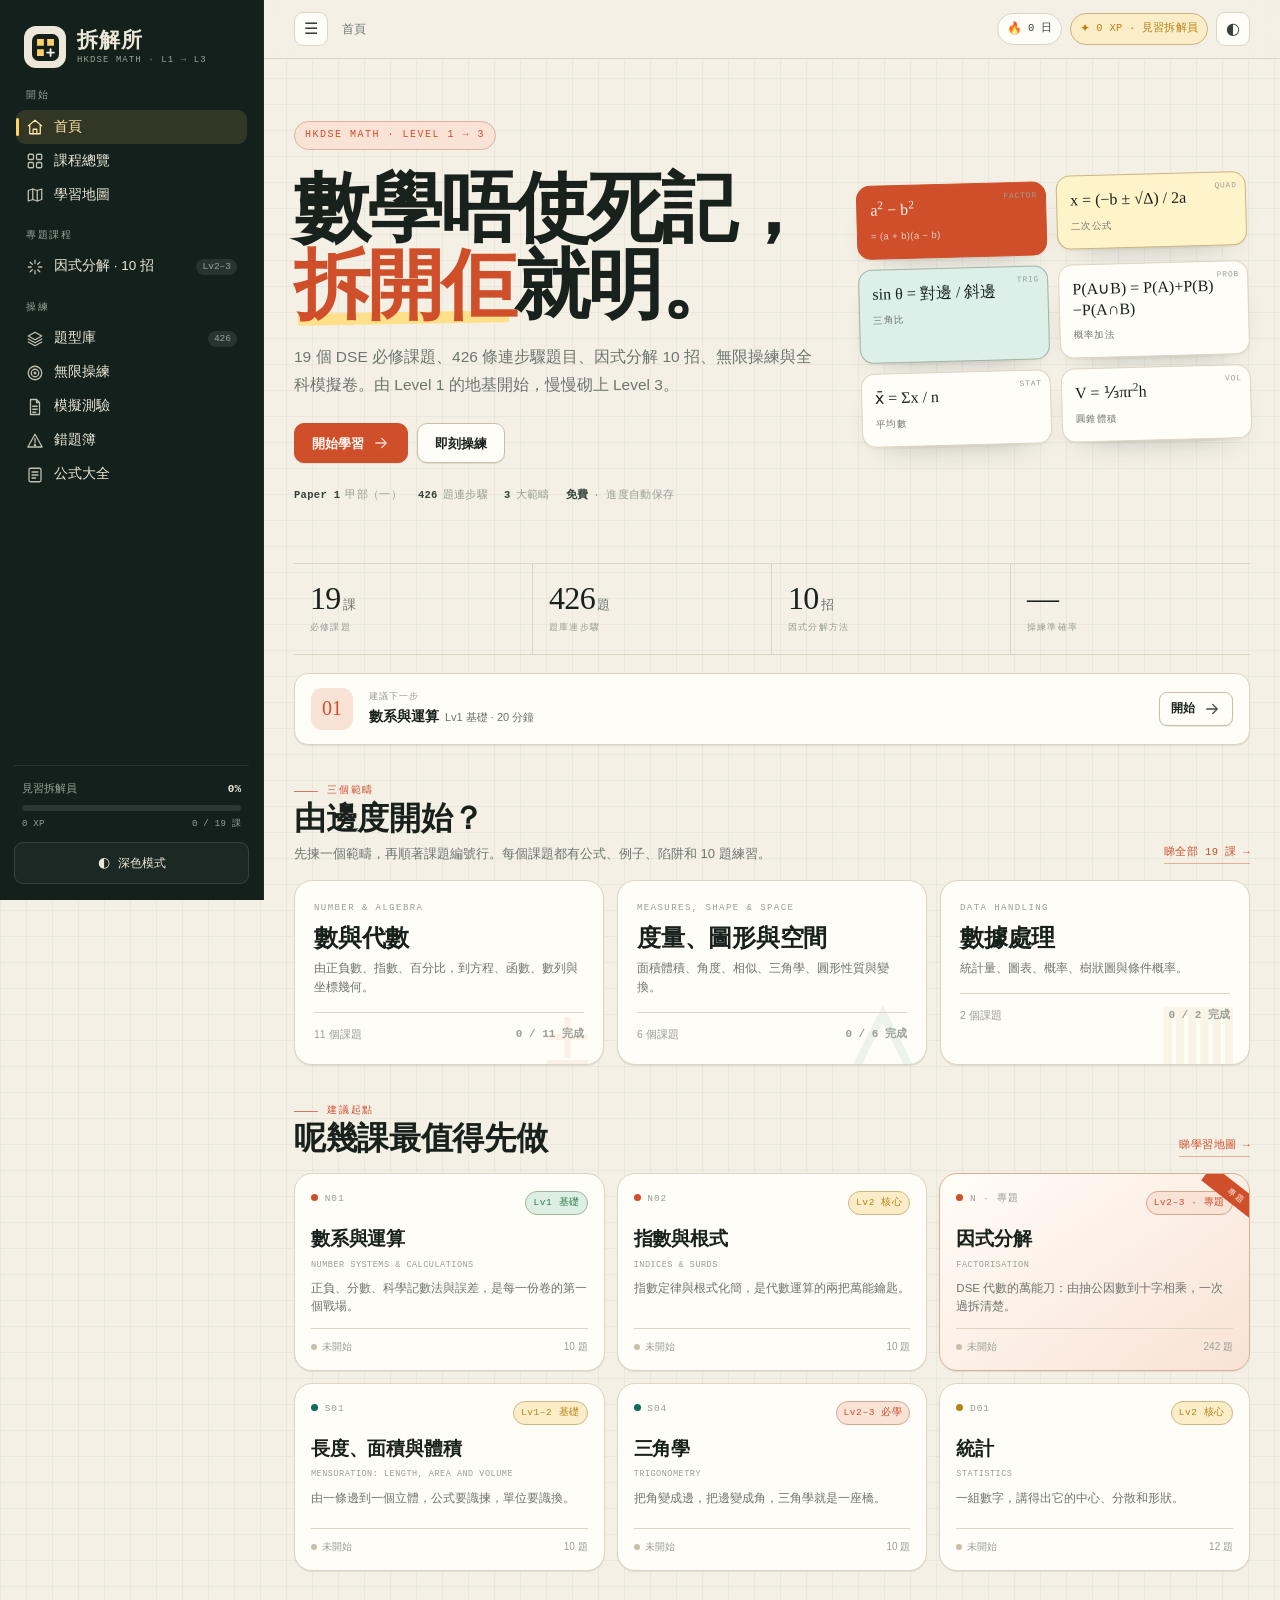
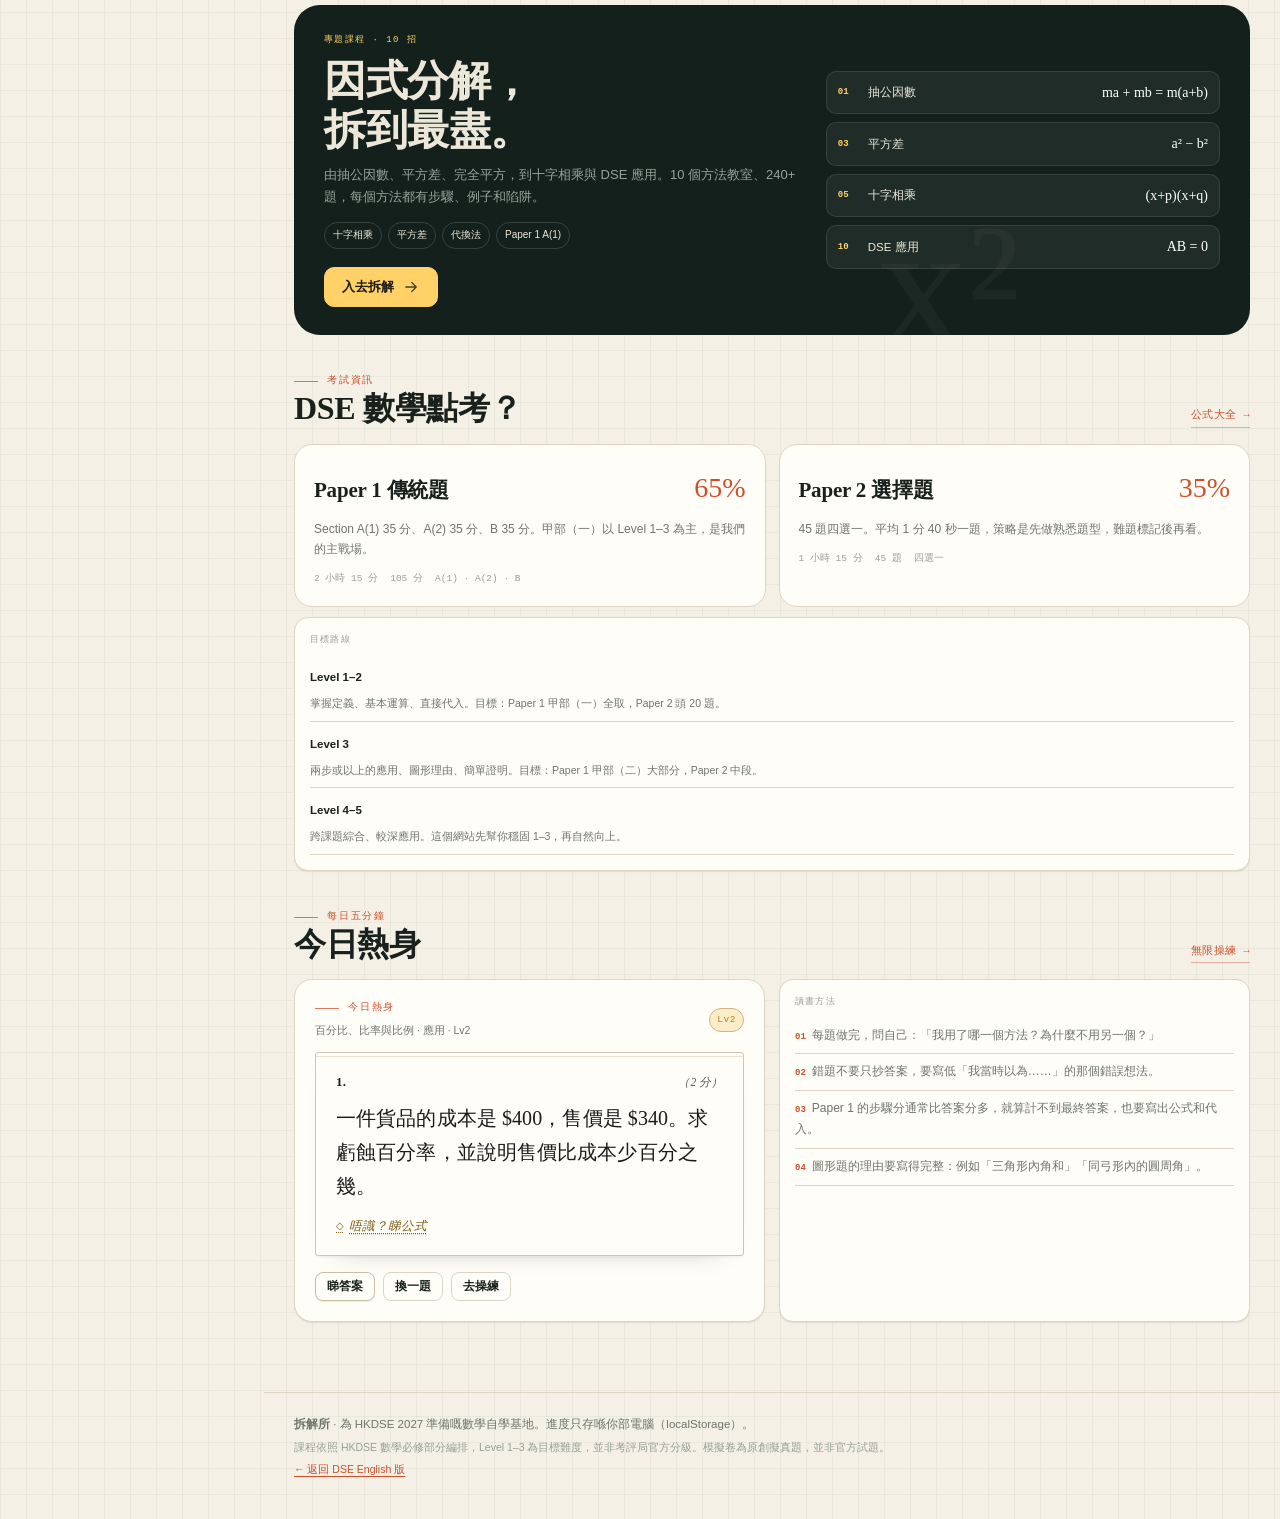
==== commit cbdfedf2: "Link mathematics and English sites together" ====
--- a/maths/index.html
+++ b/maths/index.html
@@ -57,6 +57,7 @@
     <footer class="site-foot">
       <p><strong>拆解所</strong> · 為 HKDSE 2027 準備嘅數學自學基地。進度只存喺你部電腦（localStorage）。</p>
       <p class="tiny">課程依照 HKDSE 數學必修部分編排，Level 1–3 為目標難度，並非考評局官方分級。模擬卷為原創擬真題，並非官方試題。</p>
+      <p class="tiny"><a href="../">← 返回 DSE English 版</a></p>
     </footer>
   </div>
 </div>
